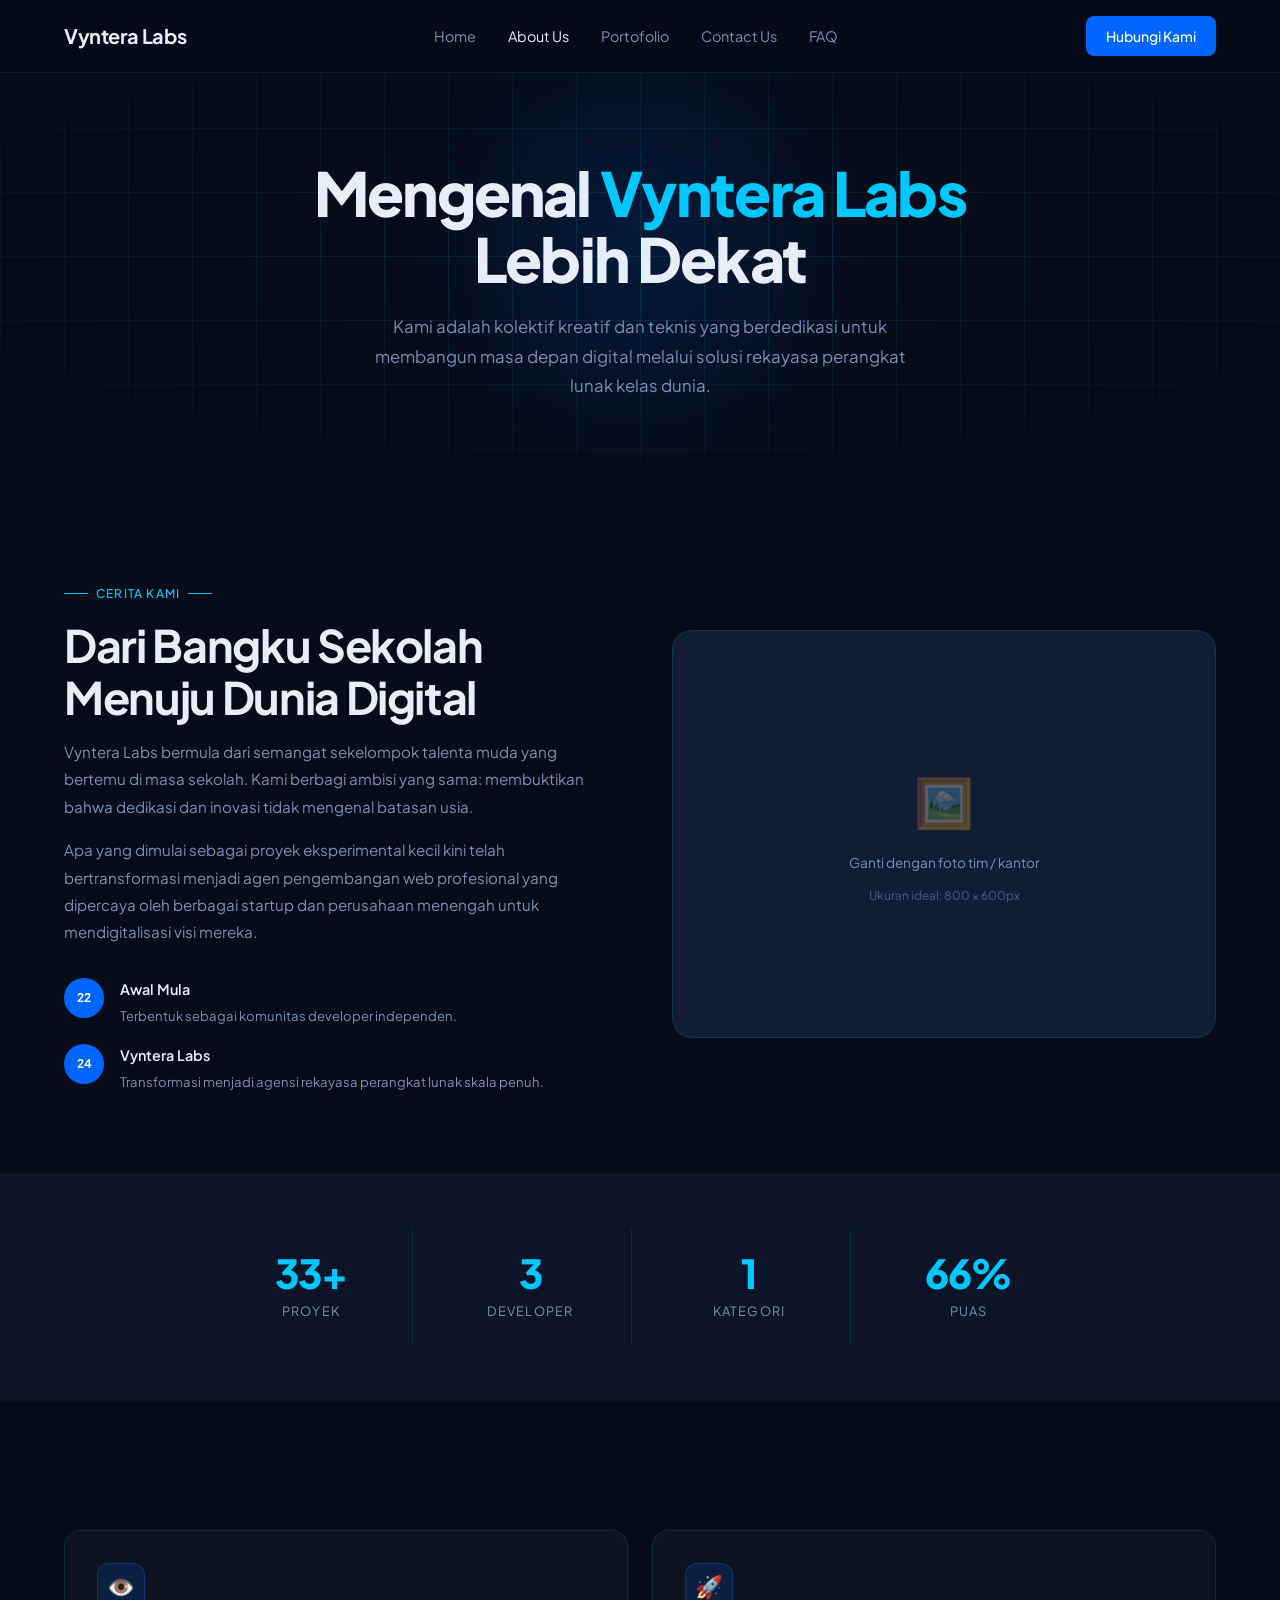
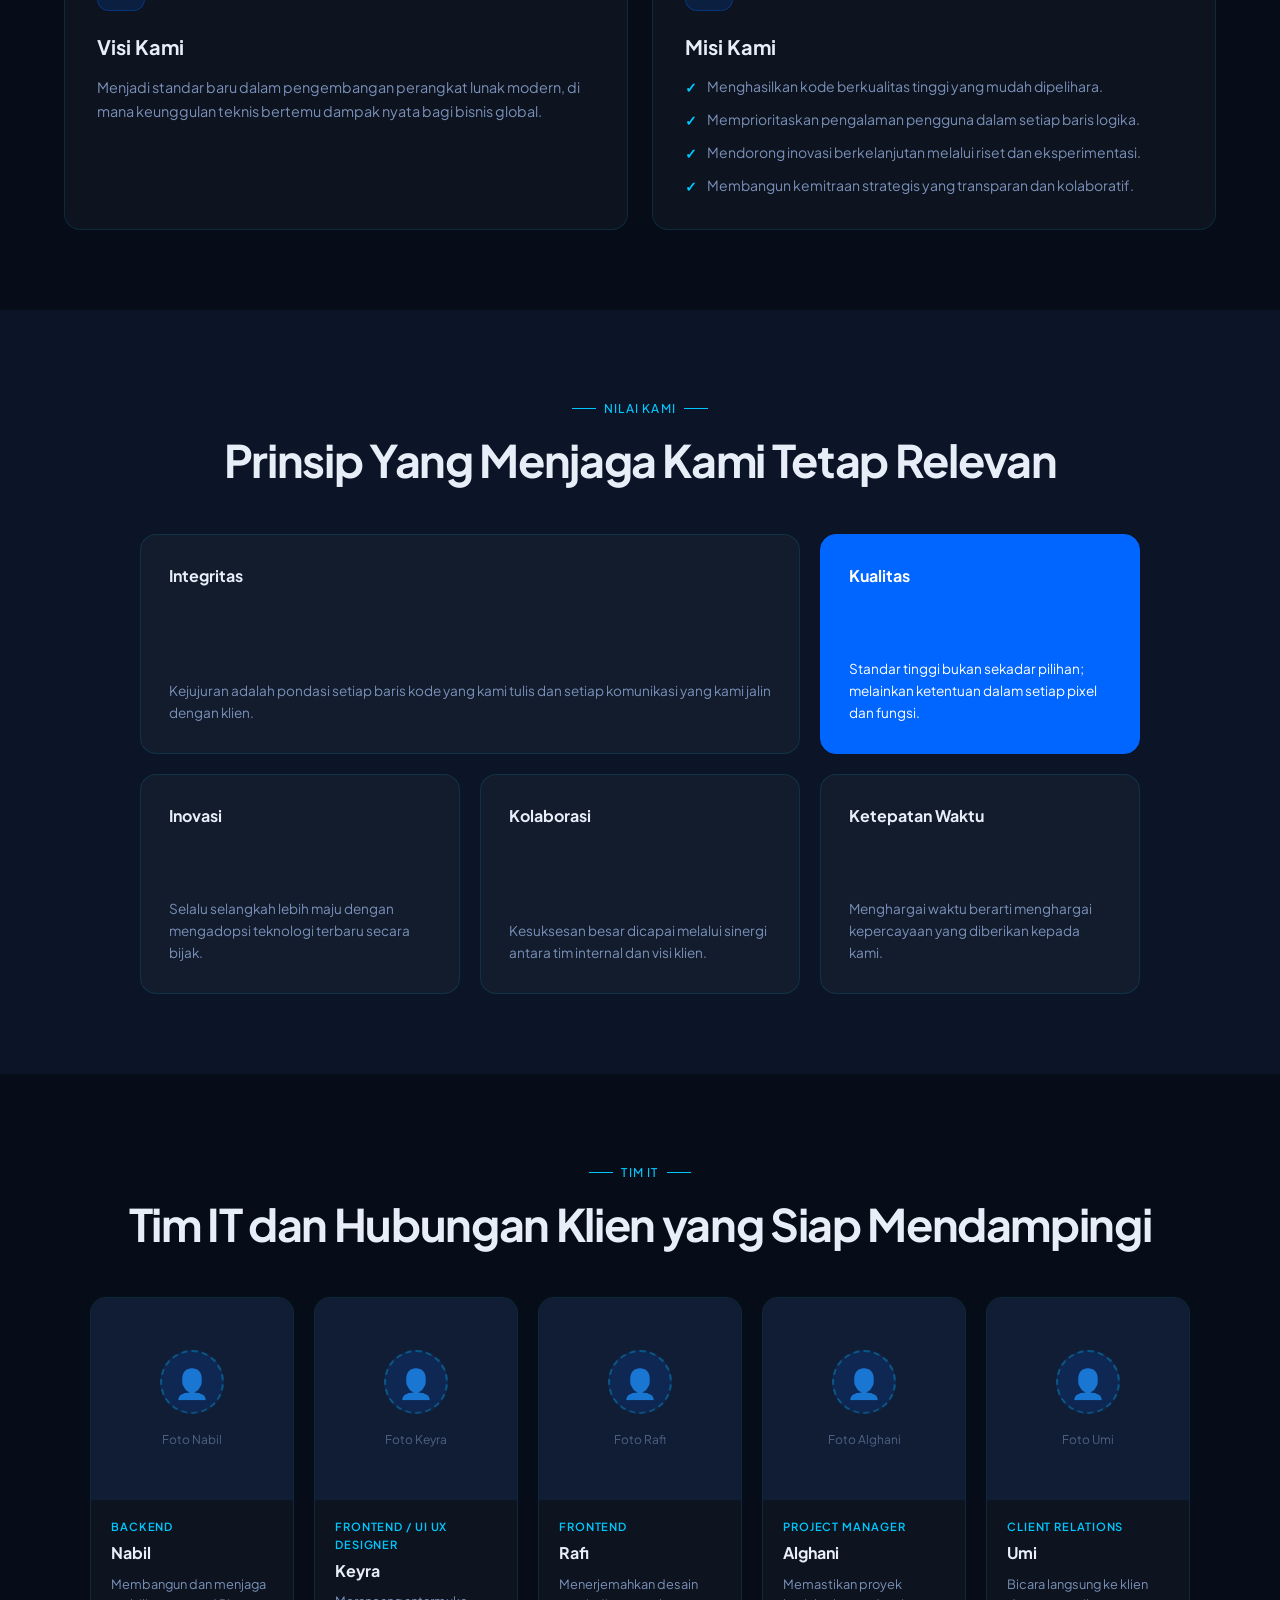
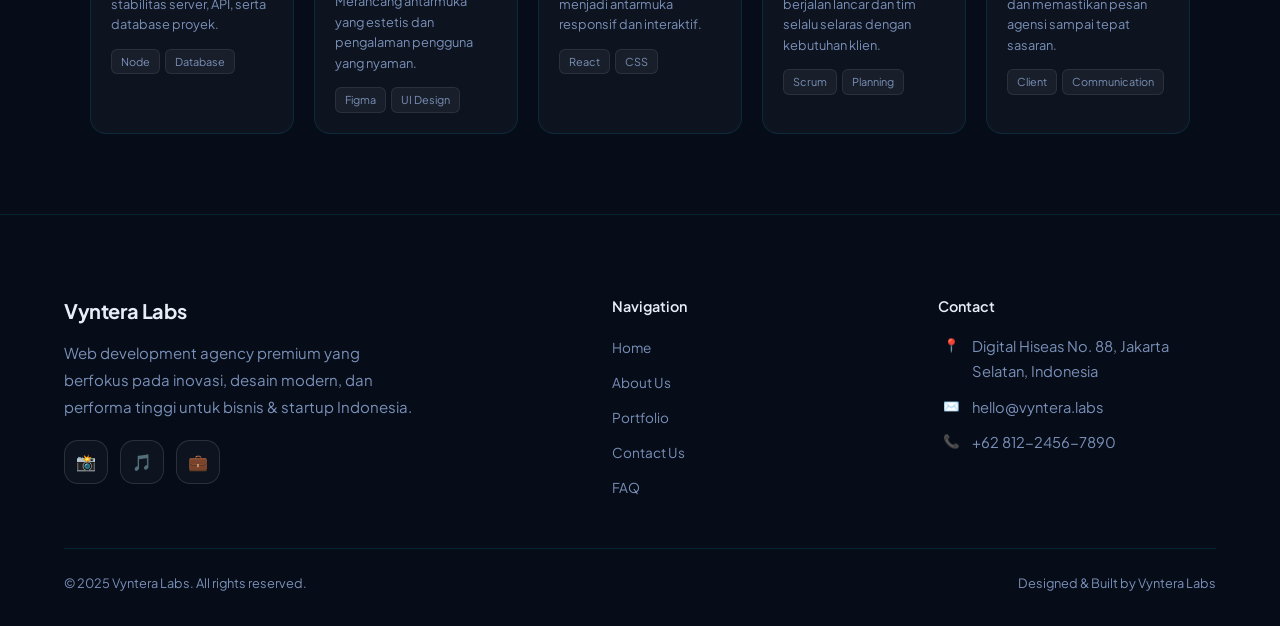
==== about.html @ 0bf532cd "Initial commit" ====
<!doctype html>
<html lang="id">
  <head>
    <meta charset="UTF-8" />
    <meta name="viewport" content="width=device-width, initial-scale=1.0" />
    <title>About Us - Vyntera Labs</title>

    <!-- ═══════════════════════════════════════
        GOOGLE FONTS
        Font utama: Plus Jakarta Sans
    ════════════════════════════════════════ -->
    <link rel="preconnect" href="https://fonts.googleapis.com" />
    <link
      href="https://fonts.googleapis.com/css2?family=Plus+Jakarta+Sans:wght@400;500;600;700;800&display=swap"
      rel="stylesheet"
      l
    />
    <link rel="stylesheet" href="Style/about.css" />
  </head>
  <body>
    <!-- ═══════════════════════════════════════
        NAVBAR
        Salin persis dari index.html agar konsisten
    ════════════════════════════════════════ -->
    <nav>
      <!-- Logo -->
      <a href="index.html" class="nav-logo">Vyntera Labs</a>

      <!-- Link navigasi -->
      <ul class="nav-links">
        <li><a href="index.html">Home</a></li>
        <li><a href="about.html" class="active">About Us</a></li>
        <li><a href="portofolio.html">Portofolio</a></li>
        <li><a href="contact.html">Contact Us</a></li>
        <li><a href="faq.html">FAQ</a></li>
      </ul>

      <!-- Tombol CTA -->
      <a href="contact.html" class="btn-nav">Hubungi Kami</a>
    </nav>

    <!-- ═══════════════════════════════════════
         HERO ABOUT
         Banner pembuka halaman About Us
    ════════════════════════════════════════ -->
    <section class="hero-about">
      <!-- Dekorasi latar belakang -->
      <div class="grid-bg"></div>
      <div class="glow"></div>

      <!-- Konten teks hero -->
      <div class="hero-about-content fade-up">
        <h1>
          Mengenal
          <span>Vyntera Labs</span>
          <br />
          Lebih Dekat
        </h1>
        <p>
          Kami adalah kolektif kreatif dan teknis yang berdedikasi untuk
          membangun masa depan digital melalui solusi rekayasa perangkat lunak
          kelas dunia.
        </p>
      </div>
    </section>

    <!-- ═══════════════════════════════════════
         STORY SECTION
         Cerita asal-usul dan perjalanan perusahaan
    ════════════════════════════════════════ -->
    <section class="story">
      <div class="story-layout">
        <!-- Kolom kiri: teks cerita -->
        <div class="story-text fade-up">
          <div class="section-label">Cerita Kami</div>
          <h2 class="section-title">
            Dari Bangku Sekolah Menuju Dunia Digital
          </h2>

          <p>
            Vyntera Labs bermula dari semangat sekelompok talenta muda yang
            bertemu di masa sekolah. Kami berbagi ambisi yang sama: membuktikan
            bahwa dedikasi dan inovasi tidak mengenal batasan usia.
          </p>
          <p>
            Apa yang dimulai sebagai proyek eksperimental kecil kini telah
            bertransformasi menjadi agen pengembangan web profesional yang
            dipercaya oleh berbagai startup dan perusahaan menengah untuk
            mendigitalisasi visi mereka.
          </p>

          <!-- Timeline perjalanan perusahaan -->
          <div class="story-timeline">
            <!-- Item timeline 1 -->
            <div class="timeline-item">
              <div class="timeline-year">22</div>
              <div>
                <h4>Awal Mula</h4>
                <p>Terbentuk sebagai komunitas developer independen.</p>
              </div>
            </div>

            <!-- Item timeline 2 -->
            <div class="timeline-item">
              <div class="timeline-year">24</div>
              <div>
                <h4>Vyntera Labs</h4>
                <p>
                  Transformasi menjadi agensi rekayasa perangkat lunak skala
                  penuh.
                </p>
              </div>
            </div>
          </div>
        </div>

        <!-- Kolom kanan: gambar / ilustrasi
             TEMPLATE FOTO: ganti src di tag <img> dengan path foto asli kamu
             Ukuran ideal: min 800x600px
             Setelah isi src, hapus 'display:none' pada tag img -->
        <div class="story-visual fade-up">
          <!-- Foto asli — isi src dan hapus display:none -->
          <img src="images/story-photo.jpg" alt="Foto Tim Vyntera Labs" />

          <!-- Placeholder (akan hilang otomatis saat foto dimuat) -->
          <div class="img-placeholder">
            <span>🖼️</span>
            <p>Ganti dengan foto tim / kantor</p>
            <p style="font-size: 0.75rem; opacity: 0.6">
              Ukuran ideal: 800 × 600px
            </p>
          </div>
        </div>
      </div>
    </section>

    <!-- ═══════════════════════════════════════
         STATS SECTION
         Angka pencapaian perusahaan
    ════════════════════════════════════════ -->
    <section class="stats">
      <div class="stats-grid">
        <!-- Stat 1: Jumlah proyek -->
        <div class="stat-item fade-up">
          <div class="num">
            <span class="count" data-target="50">0</span><span>+</span>
          </div>
          <div class="label">Proyek</div>
        </div>

        <!-- Stat 2: Jumlah developer -->
        <div class="stat-item fade-up">
          <div class="num"><span class="count" data-target="5">0</span></div>
          <div class="label">Developer</div>
        </div>

        <!-- Stat 3: Jumlah kategori layanan -->
        <div class="stat-item fade-up">
          <div class="num"><span class="count" data-target="3">0</span></div>
          <div class="label">Kategori</div>
        </div>

        <!-- Stat 4: Tingkat kepuasan klien -->
        <div class="stat-item fade-up">
          <div class="num">
            <span class="count" data-target="100">0</span><span>%</span>
          </div>
          <div class="label">Puas</div>
        </div>
      </div>
    </section>

    <!-- ═══════════════════════════════════════
         VISION & MISSION SECTION
         Visi dan Misi perusahaan
    ════════════════════════════════════════ -->
    <section class="vision-section">
      <div class="vision-grid">
        <!-- Card Visi -->
        <div class="vision-card fade-up">
          <div class="card-glow"></div>
          <div class="vision-icon">👁️</div>
          <h3>Visi Kami</h3>
          <p>
            Menjadi standar baru dalam pengembangan perangkat lunak modern, di
            mana keunggulan teknis bertemu dampak nyata bagi bisnis global.
          </p>
        </div>

        <!-- Card Misi -->
        <div class="vision-card fade-up">
          <div class="card-glow"></div>
          <div class="vision-icon">🚀</div>
          <h3>Misi Kami</h3>
          <ul class="mission-list">
            <li>Menghasilkan kode berkualitas tinggi yang mudah dipelihara.</li>
            <li>
              Memprioritaskan pengalaman pengguna dalam setiap baris logika.
            </li>
            <li>
              Mendorong inovasi berkelanjutan melalui riset dan eksperimentasi.
            </li>
            <li>
              Membangun kemitraan strategis yang transparan dan kolaboratif.
            </li>
          </ul>
        </div>
      </div>
    </section>

    <!-- ═══════════════════════════════════════
         VALUES SECTION
         Nilai-nilai / prinsip perusahaan
    ════════════════════════════════════════ -->
    <section class="values-section">
      <!-- Header section nilai -->
      <div class="values-header fade-up">
        <div class="section-label">Nilai Kami</div>
        <h2 class="section-title">Prinsip Yang Menjaga Kami Tetap Relevan</h2>
      </div>

      <!-- Grid card nilai -->
      <div class="values-grid">
        <!-- Nilai 1: Integritas -->
        <div class="value-card large fade-up">
          <div class="card-glow"></div>
          <h3>Integritas</h3>
          <p>
            Kejujuran adalah pondasi setiap baris kode yang kami tulis dan
            setiap komunikasi yang kami jalin dengan klien.
          </p>
        </div>

        <!-- Nilai 2: Kualitas (featured / highlight) -->
        <div class="value-card featured fade-up">
          <div class="card-glow"></div>
          <h3>Kualitas</h3>
          <p>
            Standar tinggi bukan sekadar pilihan; melainkan ketentuan dalam
            setiap pixel dan fungsi.
          </p>
        </div>

        <!-- Nilai 3: Inovasi -->
        <div class="value-card fade-up">
          <div class="card-glow"></div>
          <h3>Inovasi</h3>
          <p>
            Selalu selangkah lebih maju dengan mengadopsi teknologi terbaru
            secara bijak.
          </p>
        </div>

        <!-- Nilai 4: Kolaborasi -->
        <div class="value-card fade-up">
          <div class="card-glow"></div>
          <h3>Kolaborasi</h3>
          <p>
            Kesuksesan besar dicapai melalui sinergi antara tim internal dan
            visi klien.
          </p>
        </div>

        <!-- Nilai 5: Ketepatan Waktu -->
        <div class="value-card fade-up">
          <div class="card-glow"></div>
          <h3>Ketepatan Waktu</h3>
          <p>
            Menghargai waktu berarti menghargai kepercayaan yang diberikan
            kepada kami.
          </p>
        </div>
      </div>
    </section>

    <!-- ═══════════════════════════════════════
         TEAM SECTION
         Profil anggota tim
         TEMPLATE FOTO: lihat komentar di dalam
    ════════════════════════════════════════ -->
    <section class="team-section">
      <!-- Header section tim -->
      <div class="team-header fade-up">
        <div class="section-label">Tim IT</div>
        <h2 class="section-title">
          Tim IT dan Hubungan Klien yang Siap Mendampingi
        </h2>
      </div>

      <!-- Grid card anggota tim -->
      <div class="team-grid">
        <!-- ─────────────────────────────────
             ANGGOTA 1: Raky
             TEMPLATE FOTO:
             1. Siapkan foto ukuran 400x400px
             2. Simpan di folder: images/team/
             3. Isi src: src="images/team/raky.jpg"
             4. Hapus 'display:none' pada tag img
        ──────────────────────────────────── -->
        <div class="team-card fade-up">
          <div class="card-glow"></div>
          <div class="team-photo">
            <!-- Foto asli — isi src dan hapus display:none -->
            <img src="images/team/nabil.jpg" alt="Foto Nabil" />
            <!-- Placeholder tampil saat foto belum ada -->
            <div class="photo-placeholder">
              <div class="avatar-icon">👤</div>
              <span>Foto Nabil</span>
            </div>
          </div>
          <div class="team-info">
            <div class="team-role">Backend</div>
            <div class="team-name">Nabil</div>
            <p class="team-desc">
              Membangun dan menjaga stabilitas server, API, serta database
              proyek.
            </p>
            <div class="team-tags">
              <span class="team-tag">Node</span>
              <span class="team-tag">Database</span>
            </div>
          </div>
        </div>

        <!-- ─────────────────────────────────
             ANGGOTA 2: Dinda
             Isi src="images/team/dinda.jpg"
        ──────────────────────────────────── -->
        <div class="team-card fade-up">
          <div class="card-glow"></div>
          <div class="team-photo">
            <img src="images/team/keyra.jpg" alt="Foto Keyra" />
            <div class="photo-placeholder">
              <div class="avatar-icon">👤</div>
              <span>Foto Keyra</span>
            </div>
          </div>
          <div class="team-info">
            <div class="team-role">Frontend / UI UX Designer</div>
            <div class="team-name">Keyra</div>
            <p class="team-desc">
              Merancang antarmuka yang estetis dan pengalaman pengguna yang
              nyaman.
            </p>
            <div class="team-tags">
              <span class="team-tag">Figma</span>
              <span class="team-tag">UI Design</span>
            </div>
          </div>
        </div>

        <!-- ─────────────────────────────────
             ANGGOTA 3: Fajar
             Isi src="images/team/fajar.jpg"
        ──────────────────────────────────── -->
        <div class="team-card fade-up">
          <div class="card-glow"></div>
          <div class="team-photo">
            <img src="images/team/rafi.jpg" alt="Foto Rafi" />
            <div class="photo-placeholder">
              <div class="avatar-icon">👤</div>
              <span>Foto Rafi</span>
            </div>
          </div>
          <div class="team-info">
            <div class="team-role">Frontend</div>
            <div class="team-name">Rafi</div>
            <p class="team-desc">
              Menerjemahkan desain menjadi antarmuka responsif dan interaktif.
            </p>
            <div class="team-tags">
              <span class="team-tag">React</span>
              <span class="team-tag">CSS</span>
            </div>
          </div>
        </div>

        <!-- ─────────────────────────────────
             ANGGOTA 4: Aiya
             Isi src="images/team/aiya.jpg"
        ──────────────────────────────────── -->
        <div class="team-card fade-up">
          <div class="card-glow"></div>
          <div class="team-photo">
            <img src="images/team/alghani.jpg" alt="Foto Alghani" />
            <div class="photo-placeholder">
              <div class="avatar-icon">👤</div>
              <span>Foto Alghani</span>
            </div>
          </div>
          <div class="team-info">
            <div class="team-role">Project Manager</div>
            <div class="team-name">Alghani</div>
            <p class="team-desc">
              Memastikan proyek berjalan lancar dan tim selalu selaras dengan
              kebutuhan klien.
            </p>
            <div class="team-tags">
              <span class="team-tag">Scrum</span>
              <span class="team-tag">Planning</span>
            </div>
          </div>
        </div>

        <!-- ─────────────────────────────────
             ANGGOTA 5: Umi
             Isi src="images/team/bintang.jpg"
        ──────────────────────────────────── -->
        <div class="team-card fade-up">
          <div class="card-glow"></div>
          <div class="team-photo">
            <img src="images/team/umi.jpg" alt="Foto Umi" />
            <div class="photo-placeholder">
              <div class="avatar-icon">👤</div>
              <span>Foto Umi</span>
            </div>
          </div>
          <div class="team-info">
            <div class="team-role">Client Relations</div>
            <div class="team-name">Umi</div>
            <p class="team-desc">
              Bicara langsung ke klien dan memastikan pesan agensi sampai tepat
              sasaran.
            </p>
            <div class="team-tags">
              <span class="team-tag">Client</span>
              <span class="team-tag">Communication</span>
            </div>
          </div>
        </div>
      </div>
    </section>

    <!-- ═══════════════════════════════════════
         FOOTER
         Salin dari index.html agar konsisten
    ════════════════════════════════════════ -->
    <footer>
      <div class="footer-grid">
        <!-- Kolom 1: Brand & deskripsi -->
        <div class="footer-brand">
          <a href="index.html" class="nav-logo">Vyntera Labs</a>
          <p>
            Web development agency premium yang berfokus pada inovasi, desain
            modern, dan performa tinggi untuk bisnis & startup Indonesia.
          </p>
          <div class="footer-socials">
            <a href="#" class="social-btn" aria-label="Instagram">📸</a>
            <a href="#" class="social-btn" aria-label="TikTok">🎵</a>
            <a href="#" class="social-btn" aria-label="LinkedIn">💼</a>
          </div>
        </div>

        <!-- Kolom 2: Navigasi -->
        <div class="footer-nav">
          <h4>Navigation</h4>
          <ul>
            <li><a href="index.html">Home</a></li>
            <li><a href="about.html">About Us</a></li>
            <li><a href="portfolio.html">Portfolio</a></li>
            <li><a href="contact.html">Contact Us</a></li>
            <li><a href="faq.html">FAQ</a></li>
          </ul>
        </div>

        <!-- Kolom 3: Kontak -->
        <div>
          <h4>Contact</h4>
          <ul class="footer-contact">
            <li>
              <span class="footer-contact-icon">📍</span>
              <span>Digital Hiseas No. 88, Jakarta Selatan, Indonesia</span>
            </li>
            <li>
              <span class="footer-contact-icon">✉️</span>
              <span>hello@vyntera.labs</span>
            </li>
            <li>
              <span class="footer-contact-icon">📞</span>
              <span>+62 812-2456-7890</span>
            </li>
          </ul>
        </div>
      </div>

      <!-- Baris copyright -->
      <div class="footer-bottom">
        <p>© 2025 Vyntera Labs. All rights reserved.</p>
        <p>Designed & Built by Vyntera Labs</p>
      </div>
    </footer>

    <!-- ═══════════════════════════════════════
         SCROLL ANIMATION SCRIPT
         Elemen dengan class 'fade-up' akan muncul
         saat masuk ke dalam viewport
    ════════════════════════════════════════ -->
    <script>
      const observer = new IntersectionObserver(
        (entries) => {
          entries.forEach((el, i) => {
            if (el.isIntersecting) {
              // Delay bertahap agar animasi tidak muncul sekaligus
              setTimeout(() => el.target.classList.add("visible"), i * 80);
              observer.unobserve(el.target);
            }
          });
        },
        { threshold: 0.1 },
      );

      // Observasi semua elemen yang punya class fade-up
      document
        .querySelectorAll(".fade-up")
        .forEach((el) => observer.observe(el));

      const statsSection = document.querySelector(".stats");
      const countElements = document.querySelectorAll(".count");
      if (statsSection && countElements.length) {
        const counterObserver = new IntersectionObserver(
          (entries, obs) => {
            entries.forEach((entry) => {
              if (!entry.isIntersecting) return;

              countElements.forEach((el) => {
                const target = Number(el.dataset.target) || 0;
                const duration = 1200;
                const start = performance.now();

                const animate = (timestamp) => {
                  const progress = Math.min((timestamp - start) / duration, 1);
                  el.textContent = Math.floor(progress * target);
                  if (progress < 1) {
                    requestAnimationFrame(animate);
                  } else {
                    el.textContent = target;
                  }
                };

                requestAnimationFrame(animate);
              });

              obs.unobserve(entry.target);
            });
          },
          { threshold: 0.35 },
        );

        counterObserver.observe(statsSection);
      }

        // Fade IN saat halaman selesai load
    window.addEventListener("load", () => {
    document.body.classList.add("page-loaded");
    });

    // Fade OUT saat klik link ke halaman lain
    document.querySelectorAll("a[href]").forEach((link) => {
    const href = link.getAttribute("href");

    // Hanya link internal (bukan #, mailto, http)
    const isInternal =
        href &&
        !href.startsWith("http") &&
        !href.startsWith("mailto") &&
        !href.startsWith("tel") &&
        !href.startsWith("#");

    if (isInternal) {
        link.addEventListener("click", (e) => {
        e.preventDefault();
        document.body.classList.remove("page-loaded");
        document.body.classList.add("page-leaving");

        // Tunggu animasi 400ms selesai baru pindah
        setTimeout(() => {
            window.location.href = href;
        }, 400);
        });
    }
    });
    </script>
  </body>
</html>
---- Style/about.css ----
/* ═══════════════════════════════════════
         RESET & BASE
      ════════════════════════════════════════ */
 *,
 *::before,
 *::after {
     box-sizing: border-box;
     margin: 0;
     padding: 0;
 }

 /* ═══════════════════════════════════════
         CSS VARIABLES (Design Token)
         Ubah warna di sini untuk ganti tema
      ════════════════════════════════════════ */
 :root {
     --bg: #060c18;
     /* Background utama (paling gelap) */
     --bg2: #0c1527;
     /* Background section alternatif */
     --bg3: #111d35;
     /* Background card */
     --accent: #00c8ff;
     /* Warna aksen cyan */
     --accent2: #0066ff;
     /* Warna aksen biru */
     --text: #e8eef8;
     /* Warna teks utama */
     --muted: #7a90b8;
     /* Warna teks sekunder/redup */
     --border: rgba(0, 200, 255, 0.12);
     /* Warna border default */
     --card-bg: rgba(255, 255, 255, 0.03);
     /* Background card transparan */
     --font: "Plus Jakarta Sans", sans-serif;
 }

 html {
     scroll-behavior: smooth;
 }

 body {
     background: var(--bg);
     color: var(--text);
     font-family: var(--font);
     line-height: 1.6;
     overflow-x: hidden;
 }

 /* ═══════════════════════════════════════
         NAVBAR
         Fixed di atas, blur background
      ════════════════════════════════════════ */
 nav {
     position: fixed;
     top: 0;
     left: 0;
     right: 0;
     z-index: 100;
     display: flex;
     align-items: center;
     justify-content: space-between;
     padding: 1rem 5%;
     background: rgba(6, 12, 24, 0.85);
     backdrop-filter: blur(16px);
     border-bottom: 1px solid var(--border);
 }

 /* Logo navbar */
 .nav-logo {
     font-size: 1.25rem;
     font-weight: 700;
     color: var(--text);
     text-decoration: none;
     letter-spacing: -0.02em;
 }

 /* Link navigasi */
 .nav-links {
     display: flex;
     gap: 2rem;
     list-style: none;
 }

 .nav-links a {
     color: var(--muted);
     text-decoration: none;
     font-size: 0.9rem;
     transition: color 0.2s;
 }

 .nav-links a:hover,
 .nav-links a.active {
     color: var(--text);
 }

 /* Tombol CTA navbar */
 .btn-nav {
     background: var(--accent2);
     color: #fff;
     border: none;
     padding: 0.55rem 1.25rem;
     border-radius: 8px;
     font-family: var(--font);
     font-size: 0.875rem;
     font-weight: 500;
     cursor: pointer;
     text-decoration: none;
     transition: opacity 0.2s;
 }

 .btn-nav:hover {
     opacity: 0.85;
 }

 /* ═══════════════════════════════════════
         SECTION SHARED STYLES
         Dipakai bersama oleh semua section
      ════════════════════════════════════════ */
 section {
     padding: 5rem 5%;
 }

 /* Label kecil di atas judul section */
 .section-label {
     display: inline-flex;
     align-items: center;
     gap: 0.5rem;
     font-size: 0.75rem;
     color: var(--accent);
     font-weight: 500;
     letter-spacing: 0.1em;
     text-transform: uppercase;
     margin-bottom: 1rem;
 }

 .section-label::before,
 .section-label::after {
     content: "";
     height: 1px;
     width: 24px;
     background: var(--accent);
 }

 /* Judul utama section */
 .section-title {
     font-size: clamp(2rem, 4vw, 2.8rem);
     font-weight: 700;
     letter-spacing: -0.03em;
     line-height: 1.15;
     margin-bottom: 1rem;
 }

 /* Subjudul / deskripsi section */
 .section-sub {
     color: var(--muted);
     font-size: 1rem;
     max-width: 520px;
     line-height: 1.7;
 }

 /* ═══════════════════════════════════════
         ROTATING BORDER HOVER EFFECT
         Efek border berputar saat card di-hover
         Berlaku untuk semua jenis card
      ════════════════════════════════════════ */

 /* Semua card pakai isolation agar glow tidak bocor */
 .team-card,
 .value-card,
 .vision-card {
     isolation: isolate;
 }

 /* Layer glow yang berputar (diletakkan di luar card) */
 .card-glow {
     position: absolute;
     inset: -2px;
     border-radius: inherit;
     pointer-events: none;
     opacity: 0;
     transition: opacity 0.3s;
     z-index: 0;
     /* Gradien kerucut yang akan diputar */
     background: conic-gradient(from var(--angle, 0deg),
             transparent 0deg,
             var(--accent) 60deg,
             var(--accent2) 120deg,
             transparent 180deg);
     border-radius: 18px;
 }

 /* Layer penutup dalam card-glow agar isi card tidak tertutup */
 .card-glow::after {
     content: "";
     position: absolute;
     inset: 2px;
     background: var(--bg3);
     border-radius: 16px;
     z-index: 1;
 }

 /* Aktifkan animasi saat hover */
 .team-card:hover .card-glow,
 .value-card:hover .card-glow,
 .vision-card:hover .card-glow {
     opacity: 1;
     animation: rotateBorder 2s linear infinite;
 }

 /* Semua konten di dalam card harus di atas layer glow */
 .team-card>*:not(.card-glow),
 .value-card>*:not(.card-glow),
 .vision-card>*:not(.card-glow) {
     position: relative;
     z-index: 2;
 }

 /* CSS Property untuk animasi sudut gradien */
 @property --angle {
     syntax: "<angle>";
     initial-value: 0deg;
     inherits: false;
 }

 /* Animasi rotasi border */
 @keyframes rotateBorder {
     to {
         --angle: 360deg;
     }
 }

 /* ═══════════════════════════════════════
         HERO SECTION
         Banner utama halaman About
      ════════════════════════════════════════ */
 .hero-about {
     min-height: 55vh;
     display: flex;
     flex-direction: column;
     align-items: center;
     justify-content: center;
     text-align: center;
     padding: 8rem 5% 4rem;
     position: relative;
     overflow: hidden;
 }

 /* Grid background dekoratif */
 .hero-about .grid-bg {
     position: absolute;
     inset: 0;
     background-image:
         linear-gradient(var(--border) 1px, transparent 1px),
         linear-gradient(90deg, var(--border) 1px, transparent 1px);
     background-size: 64px 64px;
     mask-image: radial-gradient(ellipse 80% 60% at 50% 50%, black 20%, transparent 100%);
     z-index: 0;
 }

 /* Efek glow biru di belakang hero */
 .hero-about .glow {
     position: absolute;
     width: 500px;
     height: 500px;
     border-radius: 50%;
     background: radial-gradient(circle, rgba(0, 102, 255, 0.15) 0%, transparent 70%);
     top: 50%;
     left: 50%;
     transform: translate(-50%, -50%);
     pointer-events: none;
     z-index: 0;
 }

 /* Konten hero (judul & deskripsi) */
 .hero-about-content {
     position: relative;
     z-index: 1;
     max-width: 680px;
 }

 .hero-about h1 {
     font-size: clamp(2.5rem, 5vw, 3.8rem);
     font-weight: 800;
     letter-spacing: -0.03em;
     line-height: 1.1;
     margin-bottom: 1.25rem;
 }

 .hero-about h1 span {
     color: var(--accent);
 }

 .hero-about p {
     color: var(--muted);
     font-size: 1.05rem;
     line-height: 1.75;
     max-width: 560px;
     margin: 0 auto;
 }

 /* ═══════════════════════════════════════
         STORY SECTION
         Cerita asal-usul perusahaan
      ════════════════════════════════════════ */
 .story {
     background: var(--bg);
 }

 /* Layout dua kolom: teks kiri, gambar kanan */
 .story-layout {
     display: grid;
     grid-template-columns: 1fr 1fr;
     gap: 4rem;
     align-items: center;
 }

 .story-text p {
     color: var(--muted);
     font-size: 0.95rem;
     line-height: 1.8;
     margin-bottom: 1rem;
 }

 /* Timeline perjalanan perusahaan */
 .story-timeline {
     margin-top: 2rem;
     display: flex;
     flex-direction: column;
     gap: 1rem;
 }

 /* Satu item di timeline */
 .timeline-item {
     display: flex;
     gap: 1rem;
     align-items: flex-start;
 }

 /* Angka tahun di kiri timeline */
 .timeline-year {
     width: 40px;
     height: 40px;
     border-radius: 50%;
     background: var(--accent2);
     color: #fff;
     font-size: 0.75rem;
     font-weight: 700;
     display: flex;
     align-items: center;
     justify-content: center;
     flex-shrink: 0;
 }

 .timeline-item h4 {
     font-size: 0.9rem;
     font-weight: 600;
     margin-bottom: 0.2rem;
 }

 .timeline-item p {
     font-size: 0.82rem;
     color: var(--muted);
     margin: 0;
 }

 /* ───────────────────────────────────────
         Gambar / Visual sisi kanan story
         Template: ganti dengan foto/ilustrasi asli
      ──────────────────────────────────────── */
 .story-visual {
     border-radius: 20px;
     overflow: hidden;
     border: 1px solid var(--border);
     aspect-ratio: 4 / 3;
     background: var(--bg3);
     display: flex;
     align-items: center;
     justify-content: center;
     position: relative;
 }

 /* Placeholder saat gambar belum diisi */
 .story-visual .img-placeholder {
     display: flex;
     flex-direction: column;
     align-items: center;
     gap: 0.75rem;
     color: var(--muted);
     font-size: 0.85rem;
     text-align: center;
 }

 .story-visual .img-placeholder span {
     font-size: 3rem;
     opacity: 0.3;
 }

 /* Gambar asli (unhide dan ganti src saat sudah ada foto) */
 .story-visual img {
     width: 100%;
     height: 100%;
     object-fit: cover;
     display: none;
     /* Hapus 'display:none' setelah isi src foto */
 }

 /* Dekorasi glow di pojok gambar */
 .story-visual::after {
     content: "";
     position: absolute;
     bottom: 0;
     left: 0;
     right: 0;
     height: 40%;
     background: linear-gradient(to top, var(--bg3), transparent);
     pointer-events: none;
 }

 /* ═══════════════════════════════════════
         STATS SECTION
         Angka pencapaian perusahaan
      ════════════════════════════════════════ */
 .stats {
     background: var(--bg2);
     padding: 3.5rem 5%;
 }

 /* Grid 4 kolom untuk angka statistik */
 .stats-grid {
     display: grid;
     grid-template-columns: repeat(4, 1fr);
     gap: 1rem;
     max-width: 860px;
     margin: 0 auto;
     text-align: center;
 }

 /* Pemisah antar stat */
 .stat-item {
     padding: 1.5rem 1rem;
     border-right: 1px solid var(--border);
 }

 .stat-item:last-child {
     border-right: none;
 }

 /* Angka besar */
 .stat-item .num {
     font-size: 2.5rem;
     font-weight: 800;
     color: var(--text);
     letter-spacing: -0.03em;
     line-height: 1;
     margin-bottom: 0.5rem;
 }

 /* Warna aksen pada angka */
 .stat-item .num span {
     color: var(--accent);
 }

 /* Label di bawah angka */
 .stat-item .label {
     font-size: 0.8rem;
     color: var(--muted);
     text-transform: uppercase;
     letter-spacing: 0.08em;
 }

 /* ═══════════════════════════════════════
         VISION & MISSION SECTION
         Dua card: Visi dan Misi perusahaan
      ════════════════════════════════════════ */
 .vision-section {
     background: var(--bg);
 }

 /* Grid dua kolom untuk visi & misi */
 .vision-grid {
     display: grid;
     grid-template-columns: 1fr 1fr;
     gap: 1.5rem;
     margin-top: 3rem;
 }

 /* Card visi / misi */
 .vision-card {
     background: var(--card-bg);
     border: 1px solid var(--border);
     border-radius: 16px;
     padding: 2rem;
     position: relative;
     transition:
         border-color 0.3s,
         transform 0.3s;
 }

 .vision-card:hover {
     border-color: rgba(0, 200, 255, 0.3);
     transform: translateY(-4px);
 }

 /* Ikon di atas judul visi/misi */
 .vision-icon {
     width: 48px;
     height: 48px;
     border-radius: 12px;
     background: rgba(0, 102, 255, 0.15);
     border: 1px solid rgba(0, 102, 255, 0.3);
     display: flex;
     align-items: center;
     justify-content: center;
     font-size: 1.4rem;
     margin-bottom: 1.25rem;
 }

 .vision-card h3 {
     font-size: 1.25rem;
     font-weight: 700;
     margin-bottom: 0.75rem;
 }

 .vision-card p {
     color: var(--muted);
     font-size: 0.9rem;
     line-height: 1.7;
     margin-bottom: 1rem;
 }

 /* Daftar poin misi dengan ikon centang */
 .mission-list {
     list-style: none;
     display: flex;
     flex-direction: column;
     gap: 0.6rem;
 }

 .mission-list li {
     display: flex;
     align-items: flex-start;
     gap: 0.6rem;
     font-size: 0.875rem;
     color: var(--muted);
 }

 /* Centang hijau di setiap poin misi */
 .mission-list li::before {
     content: "✓";
     color: var(--accent);
     font-weight: 700;
     flex-shrink: 0;
     margin-top: 1px;
 }

 /* ═══════════════════════════════════════
         VALUES SECTION
         Nilai-nilai / prinsip perusahaan
      ════════════════════════════════════════ */
 .values-section {
     background: var(--bg2);
 }

 .values-header {
     text-align: center;
     margin-bottom: 3rem;
 }

 .values-header .section-label {
     justify-content: center;
 }

 /* Grid nilai-nilai perusahaan */
 .values-grid {
     display: grid;
     grid-template-columns: repeat(3, minmax(220px, 1fr));
     grid-auto-rows: minmax(220px, auto);
     gap: 1.25rem;
     max-width: 1000px;
     margin: 0 auto;
 }

 /* Card satu nilai */
 .value-card {
     display: flex;
     flex-direction: column;
     justify-content: space-between;
     background: var(--card-bg);
     border: 1px solid var(--border);
     border-radius: 16px;
     padding: 1.75rem;
     position: relative;
     transition:
         border-color 0.3s,
         transform 0.3s;
 }

 .value-card:hover {
     border-color: rgba(0, 200, 255, 0.3);
     transform: translateY(-4px);
 }

 /* Card nilai yang di-highlight (featured) */
 .value-card.featured {
     background: var(--accent2);
     border-color: var(--accent2);
     min-height: 100%;
 }

 .value-card.large {
     grid-column: span 2;
 }

 .value-card.featured h3,
 .value-card.featured p {
     color: #fff;
 }

 /* Glow override untuk card featured (warna dalam biru) */
 .value-card.featured .card-glow::after {
     background: var(--accent2);
 }

 .value-card h3 {
     font-size: 1rem;
     font-weight: 700;
     margin-bottom: 0.6rem;
 }

 .value-card p {
     font-size: 0.85rem;
     color: var(--muted);
     line-height: 1.65;
 }

 /* ═══════════════════════════════════════
         TEAM SECTION
         Profil anggota tim
      ════════════════════════════════════════ */
 .team-section {
     background: var(--bg);
 }

 .team-header {
     text-align: center;
     margin-bottom: 3rem;
 }

 .team-header .section-label {
     justify-content: center;
 }

 /* Grid card tim */
 .team-grid {
     display: grid;
     grid-template-columns: repeat(auto-fit, minmax(200px, 1fr));
     gap: 1.25rem;
     max-width: 1100px;
     margin: 0 auto;
 }

 /* Card satu anggota tim */
 .team-card {
     background: var(--card-bg);
     border: 1px solid var(--border);
     border-radius: 16px;
     overflow: hidden;
     position: relative;
     transition:
         border-color 0.3s,
         transform 0.3s;
 }

 .team-card:hover {
     border-color: rgba(0, 200, 255, 0.3);
     transform: translateY(-5px);
 }

 /* ───────────────────────────────────────
         FOTO ANGGOTA TIM
         Template: ganti src dengan foto asli
         Ukuran ideal: 400x400px (rasio 1:1)
      ──────────────────────────────────────── */
 .team-photo {
     width: 100%;
     aspect-ratio: 1 / 1;
     background: var(--bg3);
     position: relative;
     overflow: hidden;
 }

 /* Gambar foto asli — ganti src dan hapus display:none */
 .team-photo img {
     width: 100%;
     height: 100%;
     object-fit: cover;
     object-position: center top;
     display: none;
     /* Hapus 'display:none' setelah isi src foto */
     filter: grayscale(20%);
     transition: filter 0.3s;
 }

 .team-card:hover .team-photo img {
     filter: grayscale(0%);
 }

 /* Placeholder foto saat belum diisi */
 .team-photo .photo-placeholder {
     width: 100%;
     height: 100%;
     display: flex;
     flex-direction: column;
     align-items: center;
     justify-content: center;
     gap: 0.5rem;
     color: var(--muted);
     font-size: 0.75rem;
 }

 .team-photo .photo-placeholder .avatar-icon {
     width: 64px;
     height: 64px;
     border-radius: 50%;
     background: rgba(0, 102, 255, 0.15);
     border: 2px dashed rgba(0, 200, 255, 0.3);
     display: flex;
     align-items: center;
     justify-content: center;
     font-size: 1.8rem;
     margin-bottom: 0.5rem;
 }

 /* Gradien fade di bawah foto */
 .team-photo::after {
     content: "";
     position: absolute;
     bottom: 0;
     left: 0;
     right: 0;
     height: 50%;
     background: linear-gradient(to top, var(--bg3), transparent);
     pointer-events: none;
 }

 /* Info anggota tim di bawah foto */
 .team-info {
     padding: 1.1rem 1.25rem 1.25rem;
 }

 /* Role/jabatan */
 .team-role {
     font-size: 0.7rem;
     color: var(--accent);
     font-weight: 600;
     text-transform: uppercase;
     letter-spacing: 0.08em;
     margin-bottom: 0.25rem;
 }

 /* Nama anggota */
 .team-name {
     font-size: 1rem;
     font-weight: 700;
     margin-bottom: 0.5rem;
 }

 /* Deskripsi singkat */
 .team-desc {
     font-size: 0.8rem;
     color: var(--muted);
     line-height: 1.6;
     margin-bottom: 0.85rem;
 }

 /* Tag skill anggota tim */
 .team-tags {
     display: flex;
     flex-wrap: wrap;
     gap: 0.35rem;
 }

 .team-tag {
     font-size: 0.68rem;
     color: var(--muted);
     background: rgba(255, 255, 255, 0.05);
     border: 1px solid rgba(255, 255, 255, 0.08);
     padding: 0.2rem 0.55rem;
     border-radius: 6px;
 }

 /* ═══════════════════════════════════════
         FOOTER
         Sama persis dengan footer di index.html
      ════════════════════════════════════════ */
 footer {
     background: var(--bg);
     border-top: 1px solid var(--border);
     padding: 5rem 5% 2rem;
 }

 /* Grid tiga kolom footer */
 .footer-grid {
     display: grid;
     grid-template-columns: minmax(240px, 1.8fr) repeat(2, minmax(180px, 1fr));
     gap: 3rem;
     margin-bottom: 3rem;
     align-items: start;
 }

 /* Kolom brand/deskripsi */
 .footer-brand p {
     font-size: 0.94rem;
     color: var(--muted);
     margin: 0.75rem 0 1.25rem;
     max-width: 360px;
     line-height: 1.8;
 }

 /* Tombol sosial media */
 .footer-socials {
     display: flex;
     gap: 0.75rem;
     margin-top: 0.75rem;
 }

 .social-btn {
     width: 44px;
     height: 44px;
     border: 1px solid rgba(255, 255, 255, 0.12);
     background: rgba(255, 255, 255, 0.03);
     border-radius: 14px;
     display: flex;
     align-items: center;
     justify-content: center;
     font-size: 1rem;
     color: var(--muted);
     text-decoration: none;
     transition: all 0.2s;
 }

 .social-btn:hover {
     border-color: rgba(0, 200, 255, 0.4);
     color: var(--accent);
     background: rgba(0, 200, 255, 0.08);
 }

 .footer-nav ul li a {
     color: var(--muted);
     text-decoration: none;
     transition: color 0.2s;
 }

 .footer-nav ul li a:hover {
     color: var(--accent);
 }

 .footer-contact {
     padding: 0;
 }

 .footer-contact li {
     display: flex;
     align-items: flex-start;
     gap: 0.8rem;
 }

 .footer-contact-icon {
     min-width: 26px;
     display: inline-flex;
     align-items: center;
     justify-content: center;
     font-size: 1rem;
 }

 .footer-contact li span:last-child {
     color: var(--muted);
     font-size: 0.92rem;
     line-height: 1.75;
 }

 .social-btn:hover {
     border-color: rgba(0, 200, 255, 0.4);
     color: var(--accent);
 }

 footer h4 {
     font-size: 0.9rem;
     font-weight: 600;
     margin-bottom: 1rem;
 }

 footer ul {
     list-style: none;
     display: flex;
     flex-direction: column;
     gap: 0.6rem;
 }

 footer ul li a {
     font-size: 0.85rem;
     color: var(--muted);
     text-decoration: none;
     transition: color 0.2s;
 }

 footer ul li a:hover {
     color: var(--accent);
 }

 /* Kolom kontak di footer */
 .footer-contact li {
     display: flex;
     align-items: flex-start;
     gap: 0.5rem;
 }

 .footer-contact li span {
     font-size: 0.83rem;
     color: var(--muted);
 }

 /* Baris bawah footer (copyright) */
 .footer-bottom {
     border-top: 1px solid var(--border);
     padding-top: 1.5rem;
     display: flex;
     justify-content: space-between;
     align-items: center;
     flex-wrap: wrap;
     gap: 0.75rem;
 }

 .footer-bottom p {
     font-size: 0.8rem;
     color: var(--muted);
 }

 /* ═══════════════════════════════════════
         SCROLL ANIMATION
         Elemen muncul saat masuk viewport
      ════════════════════════════════════════ */
 .fade-up {
     opacity: 0;
     transform: translateY(30px);
     transition:
         opacity 0.6s ease,
         transform 0.6s ease;
 }

 .fade-up.visible {
     opacity: 1;
     transform: translateY(0);
 }

 /* ═══════════════════════════════════════
         RESPONSIVE — TABLET & MOBILE
      ════════════════════════════════════════ */
 @media (max-width: 900px) {
     .hero-about {
         padding: 6rem 4% 3rem;
     }

     .story-layout {
         grid-template-columns: 1fr;
         gap: 2rem;
     }

     .story-visual {
         min-height: 300px;
     }

     .vision-grid {
         grid-template-columns: 1fr;
     }

     .stats-grid {
         grid-template-columns: repeat(2, 1fr);
     }

     .values-grid {
         grid-template-columns: 1fr;
     }

     .team-grid {
         grid-template-columns: repeat(2, minmax(220px, 1fr));
     }

     .footer-grid {
         grid-template-columns: 1fr 1fr;
     }
 }

 @media (max-width: 700px) {
     .nav-logo {
         font-size: 1.1rem;
     }

     .hero-about h1 {
         font-size: clamp(2rem, 7vw, 3rem);
     }

     .story-visual {
         min-height: 240px;
     }

     .stats-grid {
         grid-template-columns: 1fr;
     }

     .value-card.large {
         grid-column: auto;
     }

     .team-grid {
         grid-template-columns: 1fr;
     }
 }

 @media (max-width: 600px) {
     nav {
         padding: 1rem 4%;
     }

     .nav-links {
         display: none;
     }

     .hero-about {
         padding: 5.5rem 4% 3rem;
     }

     .stats-grid {
         grid-template-columns: 1fr;
     }

     .stat-item {
         border-right: none;
         border-bottom: 1px solid var(--border);
     }

     .values-grid {
         grid-template-columns: 1fr;
     }

     .footer-grid {
         grid-template-columns: 1fr;
     }

     .footer-grid> :first-child {
         grid-column: 1 / -1;
     }

     .footer-bottom {
         flex-direction: column;
         align-items: flex-start;
     }
 }

 /* ── PAGE TRANSITION ── */
 body {
     opacity: 0;
     transition: opacity 0.4s ease;
 }

 body.page-loaded {
     opacity: 1;
 }

 body.page-leaving {
     opacity: 0;
 }
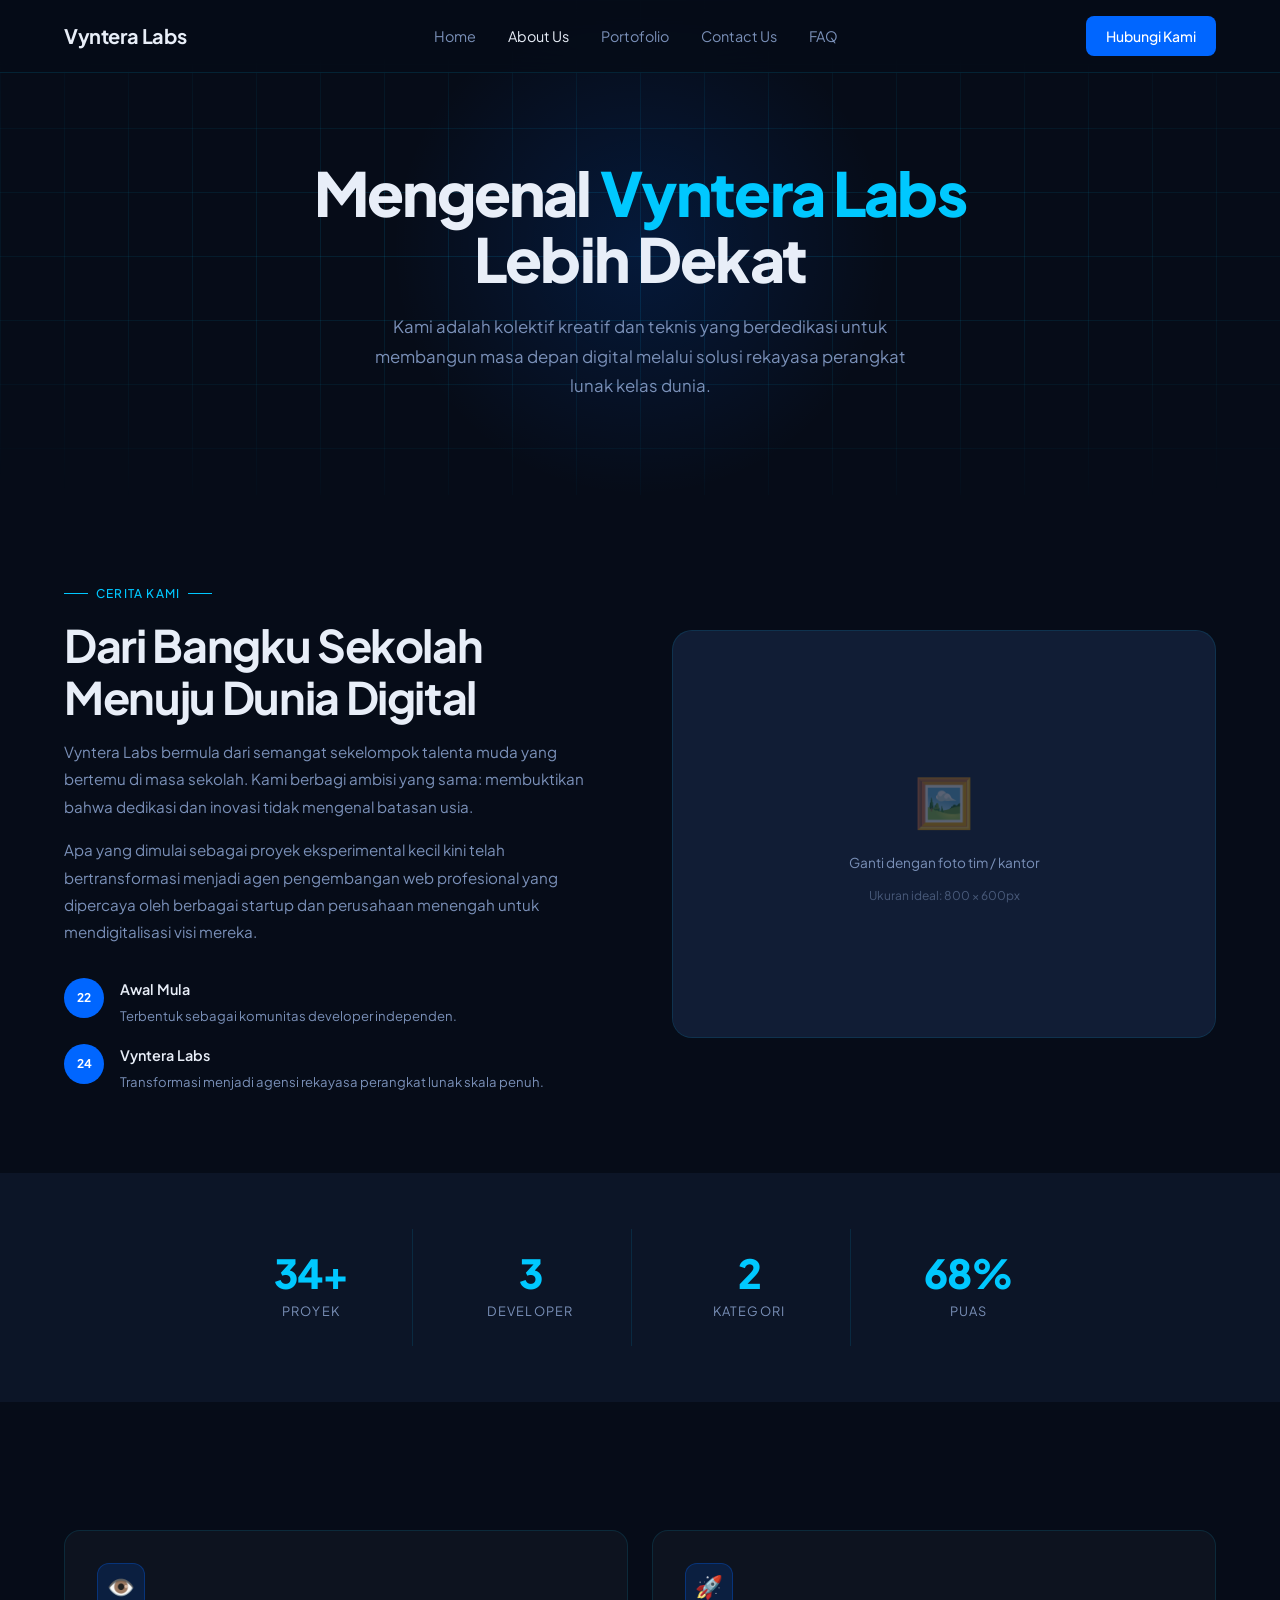
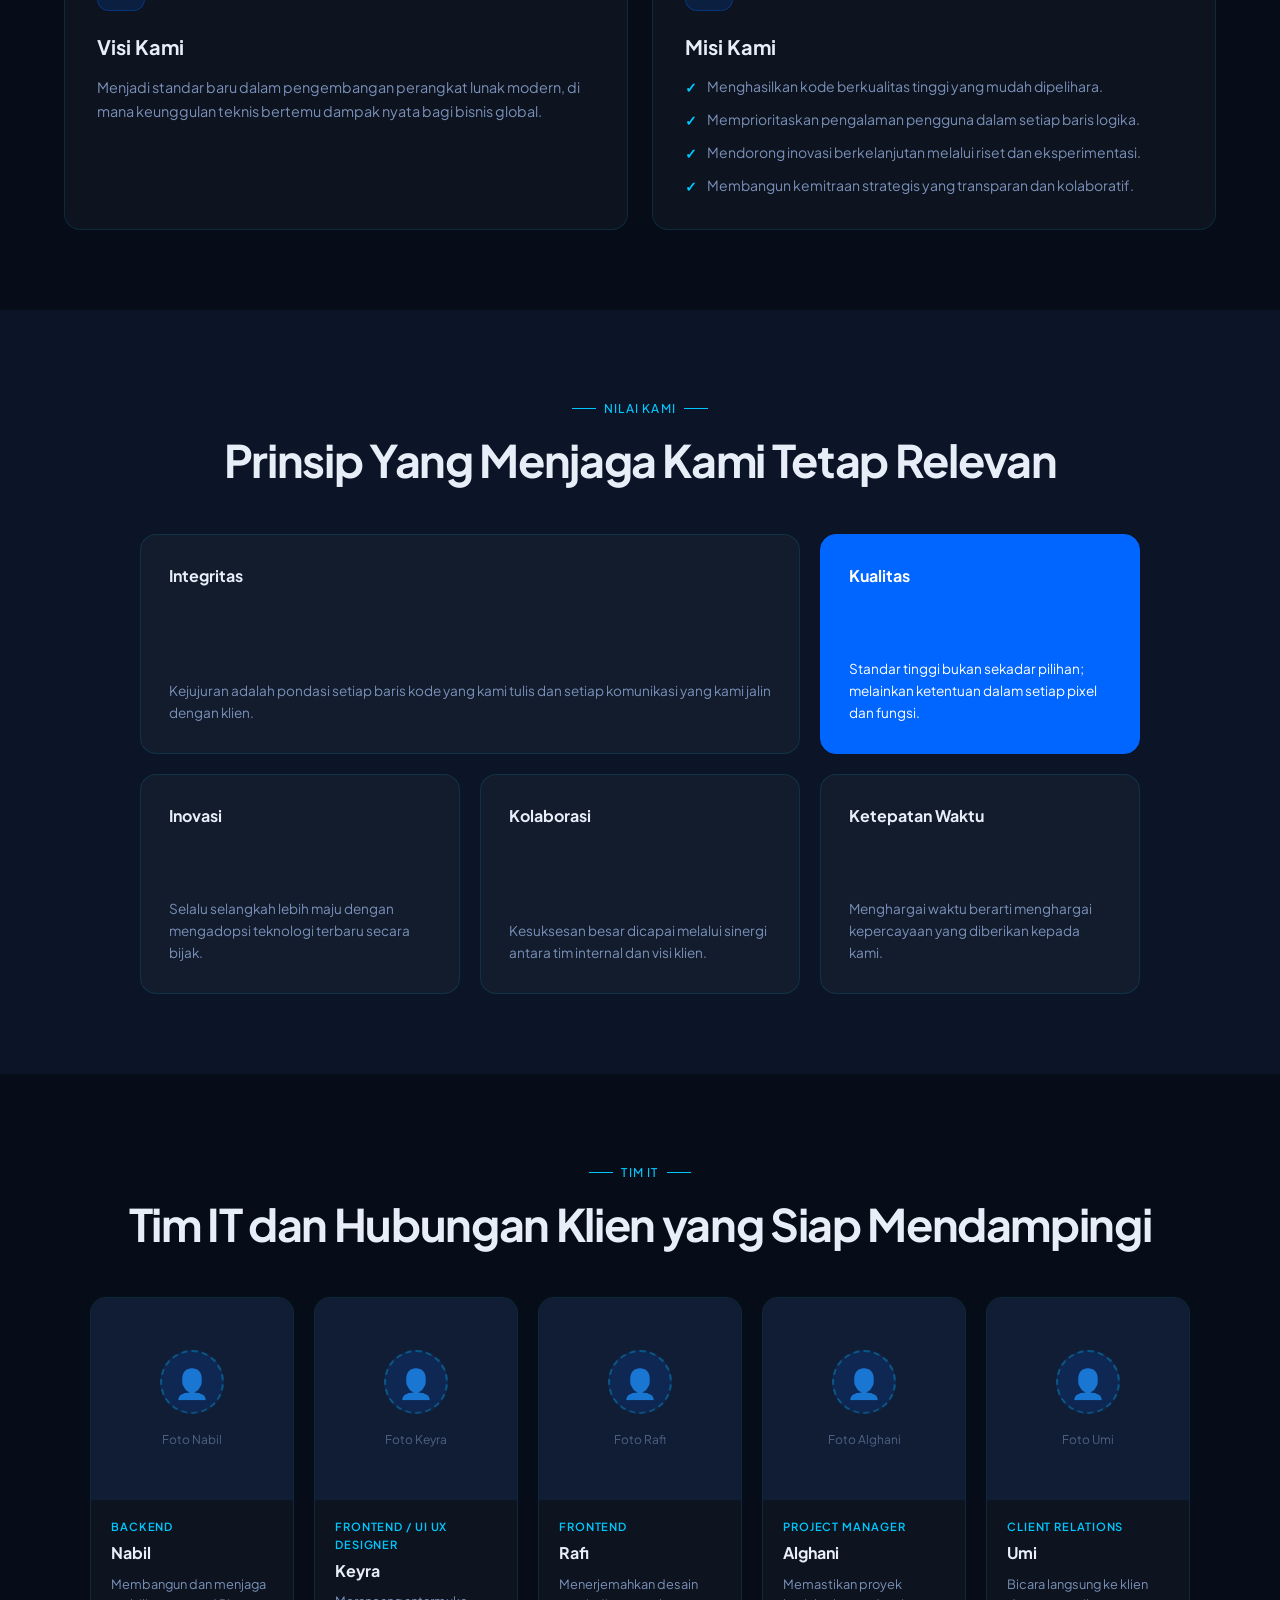
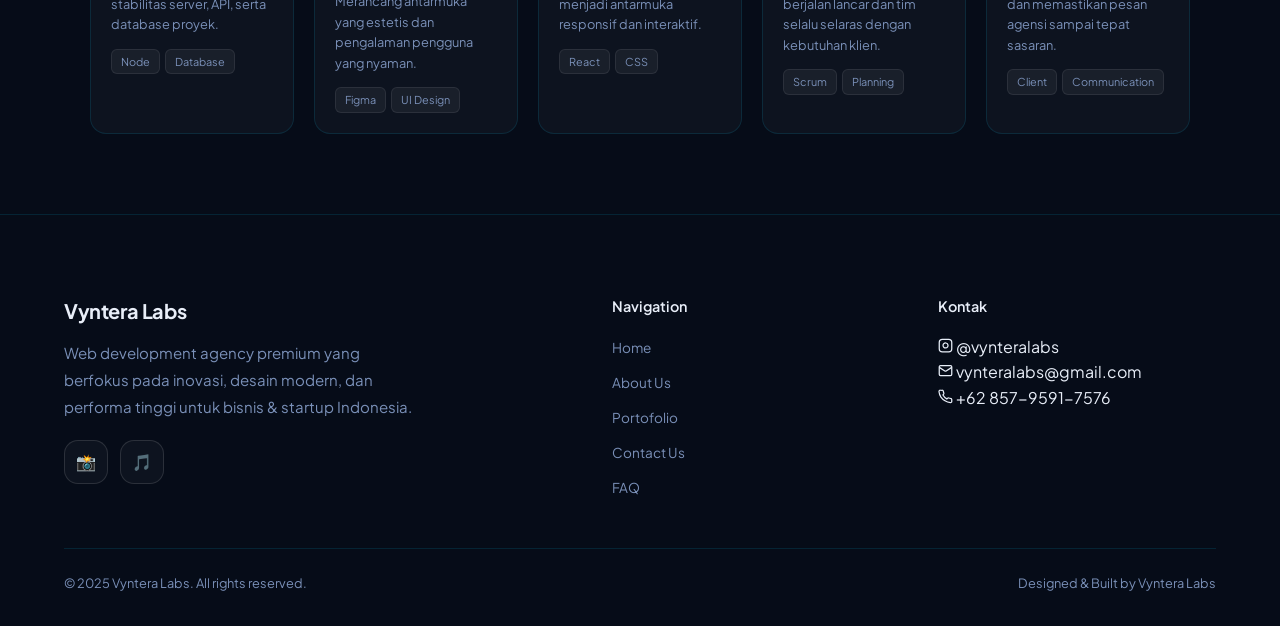
==== commit 6d43d4fd: "Update website" ====
--- a/about.html
+++ b/about.html
@@ -447,7 +447,6 @@
           <div class="footer-socials">
             <a href="#" class="social-btn" aria-label="Instagram">📸</a>
             <a href="#" class="social-btn" aria-label="TikTok">🎵</a>
-            <a href="#" class="social-btn" aria-label="LinkedIn">💼</a>
           </div>
         </div>
 
@@ -457,31 +456,33 @@
           <ul>
             <li><a href="index.html">Home</a></li>
             <li><a href="about.html">About Us</a></li>
-            <li><a href="portfolio.html">Portfolio</a></li>
+            <li><a href="portfolio.html">Portofolio</a></li>
             <li><a href="contact.html">Contact Us</a></li>
             <li><a href="faq.html">FAQ</a></li>
           </ul>
         </div>
 
         <!-- Kolom 3: Kontak -->
-        <div>
-          <h4>Contact</h4>
-          <ul class="footer-contact">
-            <li>
-              <span class="footer-contact-icon">📍</span>
-              <span>Digital Hiseas No. 88, Jakarta Selatan, Indonesia</span>
-            </li>
-            <li>
-              <span class="footer-contact-icon">✉️</span>
-              <span>hello@vyntera.labs</span>
-            </li>
-            <li>
-              <span class="footer-contact-icon">📞</span>
-              <span>+62 812-2456-7890</span>
-            </li>
-          </ul>
-        </div>
-      </div>
+       <div>
+      <h4>Kontak</h4>
+      <div class="footer-contact-item">
+      <svg width="15" height="15" fill="none" stroke="currentColor" stroke-width="2" viewBox="0 0 24 24">
+      <rect x="2" y="2" width="20" height="20" rx="5" ry="5"/>
+      <path d="M16 11.37A4 4 0 1 1 12.63 8 4 4 0 0 1 16 11.37z"/>
+      <line x1="17.5" y1="6.5" x2="17.51" y2="6.5"/>
+      </svg>
+      <span>@vynteralabs</span>
+      </div>
+      <div class="footer-contact-item">
+        <svg width="15" height="15" fill="none" stroke="currentColor" stroke-width="2" viewBox="0 0 24 24"><rect width="20" height="16" x="2" y="4" rx="2"/><path d="m22 7-8.97 5.7a1.94 1.94 0 0 1-2.06 0L2 7"/></svg>
+        <span>vynteralabs@gmail.com</span>
+      </div>
+      <div class="footer-contact-item">
+        <svg width="15" height="15" fill="none" stroke="currentColor" stroke-width="2" viewBox="0 0 24 24"><path d="M22 16.92v3a2 2 0 0 1-2.18 2 19.79 19.79 0 0 1-8.63-3.07A19.5 19.5 0 0 1 4.69 13a19.79 19.79 0 0 1-3.07-8.67A2 2 0 0 1 3.6 2h3a2 2 0 0 1 2 1.72c.127.96.361 1.903.7 2.81a2 2 0 0 1-.45 2.11L7.91 9.56a16 16 0 0 0 6.29 6.29l.94-.94a2 2 0 0 1 2.11-.45c.907.339 1.85.573 2.81.7A2 2 0 0 1 22 17z"/></svg>
+        <span>+62 857-9591-7576</span>
+      </div>
+    </div>
+  </div>
 
       <!-- Baris copyright -->
       <div class="footer-bottom">
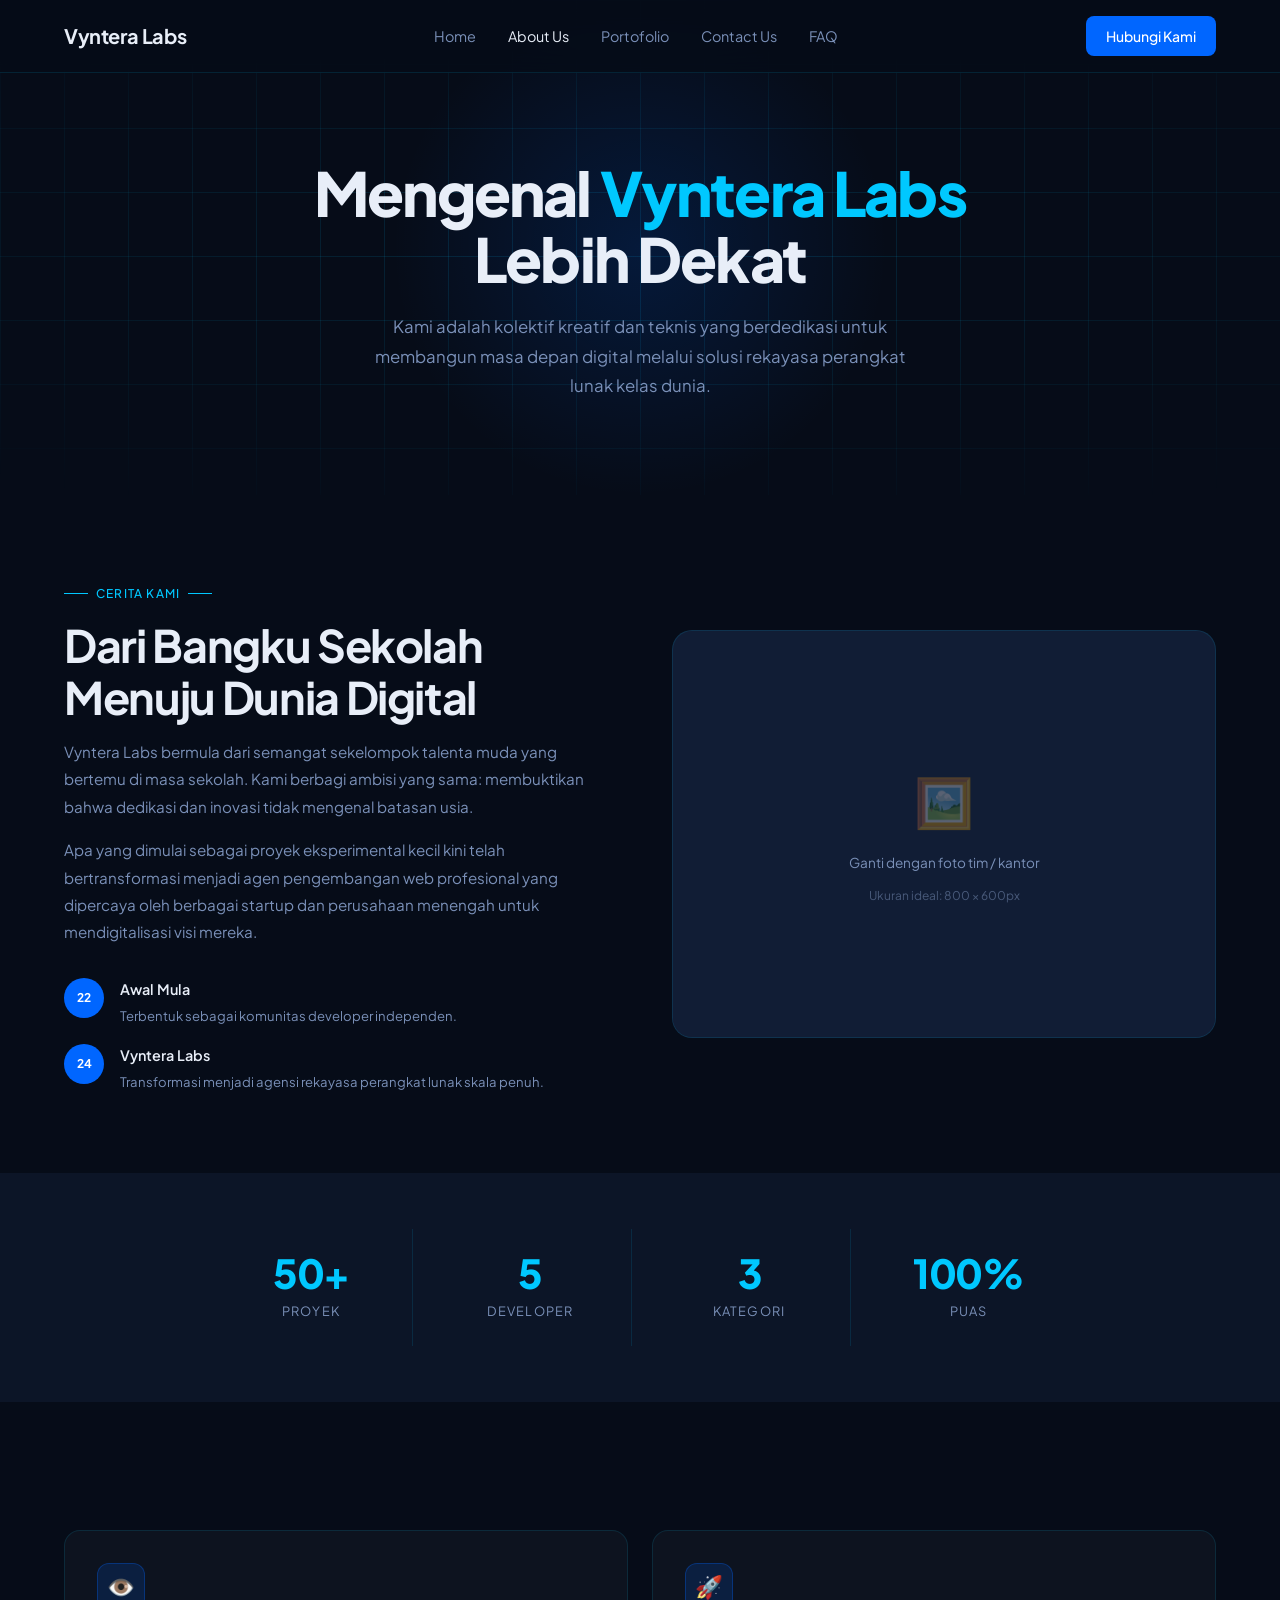
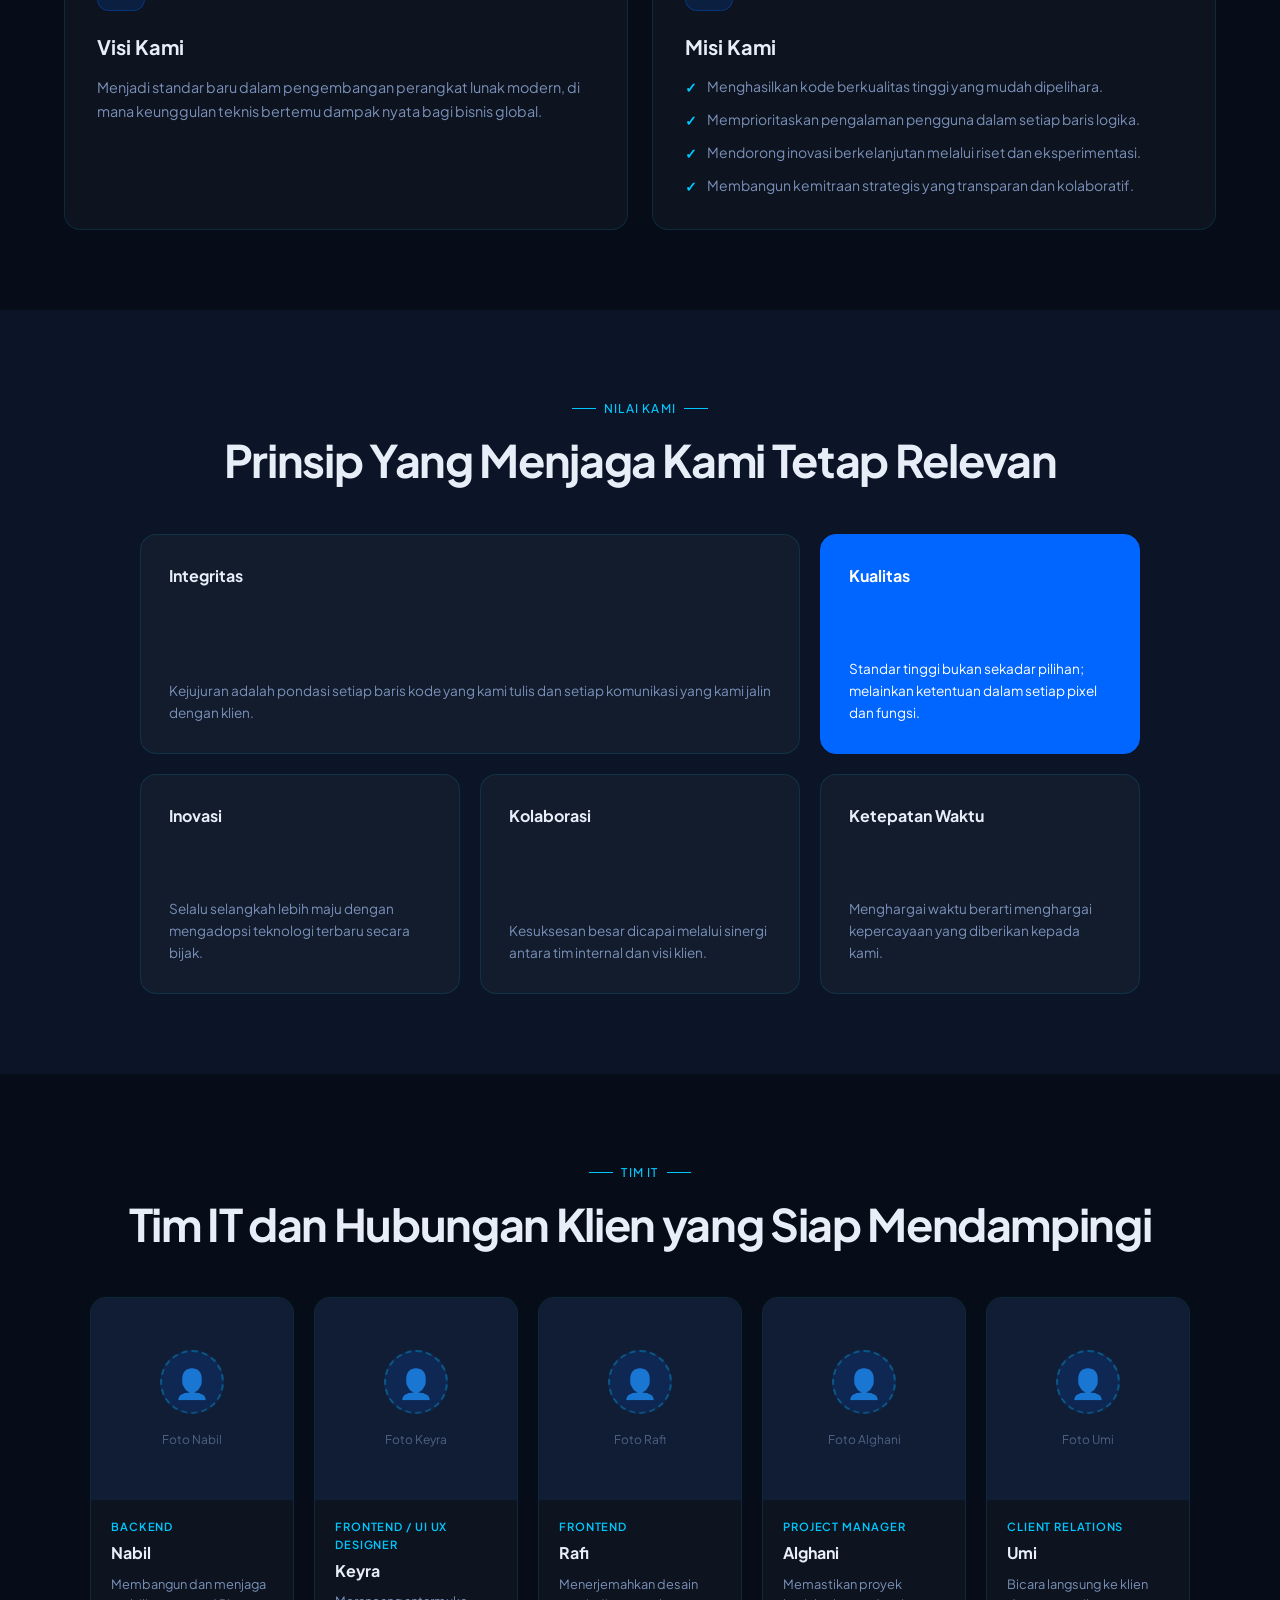
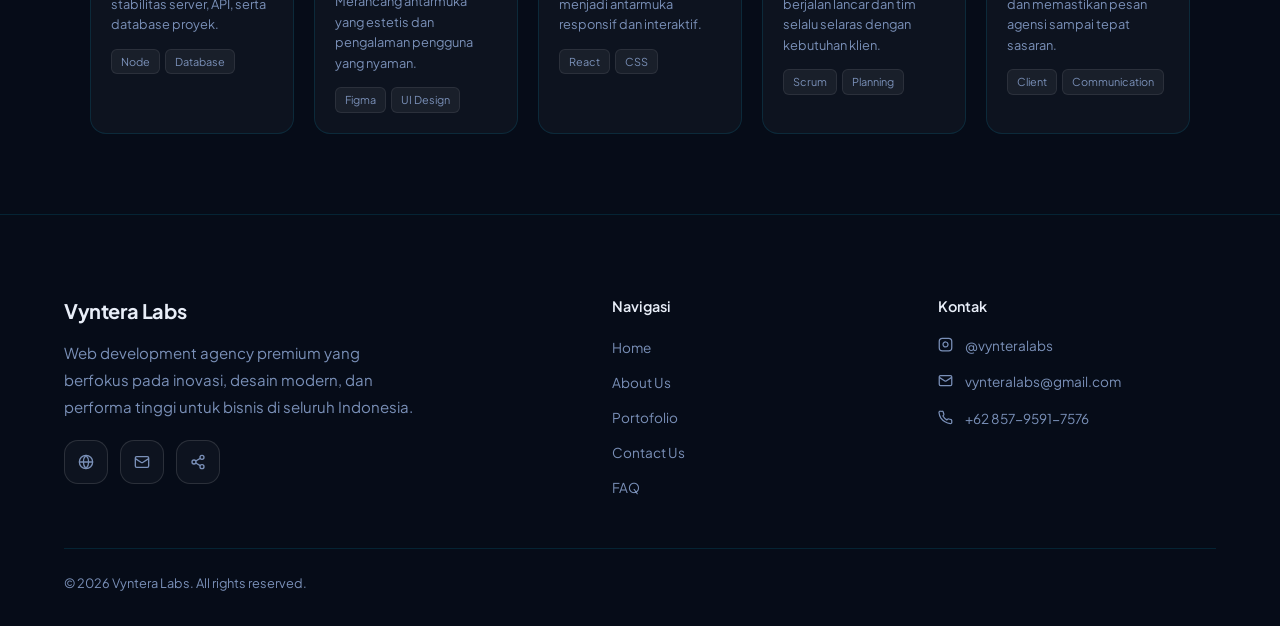
==== commit b15b32cf: "update footer" ====
--- a/about.html
+++ b/about.html
@@ -440,23 +440,27 @@
         <!-- Kolom 1: Brand & deskripsi -->
         <div class="footer-brand">
           <a href="index.html" class="nav-logo">Vyntera Labs</a>
-          <p>
-            Web development agency premium yang berfokus pada inovasi, desain
-            modern, dan performa tinggi untuk bisnis & startup Indonesia.
-          </p>
+          <p>Web development agency premium yang berfokus pada inovasi, desain modern, dan performa tinggi untuk bisnis di seluruh Indonesia.</p>
           <div class="footer-socials">
-            <a href="#" class="social-btn" aria-label="Instagram">📸</a>
-            <a href="#" class="social-btn" aria-label="TikTok">🎵</a>
+            <button class="social-btn" aria-label="Website">
+              <svg width="16" height="16" fill="none" stroke="currentColor" stroke-width="2" viewBox="0 0 24 24"><circle cx="12" cy="12" r="10"/><path d="M12 2a14.5 14.5 0 0 1 0 20M12 2a14.5 14.5 0 0 0 0 20M2 12h20"/></svg>
+            </button>
+            <button class="social-btn" aria-label="Email">
+              <svg width="16" height="16" fill="none" stroke="currentColor" stroke-width="2" viewBox="0 0 24 24"><rect width="20" height="16" x="2" y="4" rx="2"/><path d="m22 7-8.97 5.7a1.94 1.94 0 0 1-2.06 0L2 7"/></svg>
+            </button>
+            <button class="social-btn" aria-label="Share">
+              <svg width="16" height="16" fill="none" stroke="currentColor" stroke-width="2" viewBox="0 0 24 24"><circle cx="18" cy="5" r="3"/><circle cx="6" cy="12" r="3"/><circle cx="18" cy="19" r="3"/><path d="m8.59 13.51 6.83 3.98M15.41 6.51l-6.82 3.98"/></svg>
+            </button>
           </div>
         </div>
 
         <!-- Kolom 2: Navigasi -->
         <div class="footer-nav">
-          <h4>Navigation</h4>
+          <h4>Navigasi</h4>
           <ul>
             <li><a href="index.html">Home</a></li>
             <li><a href="about.html">About Us</a></li>
-            <li><a href="portfolio.html">Portofolio</a></li>
+            <li><a href="portofolio.html">Portofolio</a></li>
             <li><a href="contact.html">Contact Us</a></li>
             <li><a href="faq.html">FAQ</a></li>
           </ul>
@@ -486,8 +490,7 @@
 
       <!-- Baris copyright -->
       <div class="footer-bottom">
-        <p>© 2025 Vyntera Labs. All rights reserved.</p>
-        <p>Designed & Built by Vyntera Labs</p>
+        <p>© 2026 Vyntera Labs. All rights reserved.</p>
       </div>
     </footer>
 
--- a/Style/about.css
+++ b/Style/about.css
@@ -837,6 +837,7 @@
      font-size: 1rem;
      color: var(--muted);
      text-decoration: none;
+     cursor: pointer;
      transition: all 0.2s;
  }
 
@@ -919,6 +920,25 @@
  .footer-contact li span {
      font-size: 0.83rem;
      color: var(--muted);
+ }
+
+ .footer-contact-item {
+     display: flex;
+     align-items: flex-start;
+     gap: 0.75rem;
+     margin-bottom: 0.85rem;
+ }
+
+ .footer-contact-item svg {
+     flex-shrink: 0;
+     margin-top: 3px;
+     color: var(--muted);
+ }
+
+ .footer-contact-item span {
+     font-size: 0.85rem;
+     color: var(--muted);
+     line-height: 1.7;
  }
 
  /* Baris bawah footer (copyright) */
@@ -1070,4 +1090,4 @@
 
  body.page-leaving {
      opacity: 0;
- }+ }
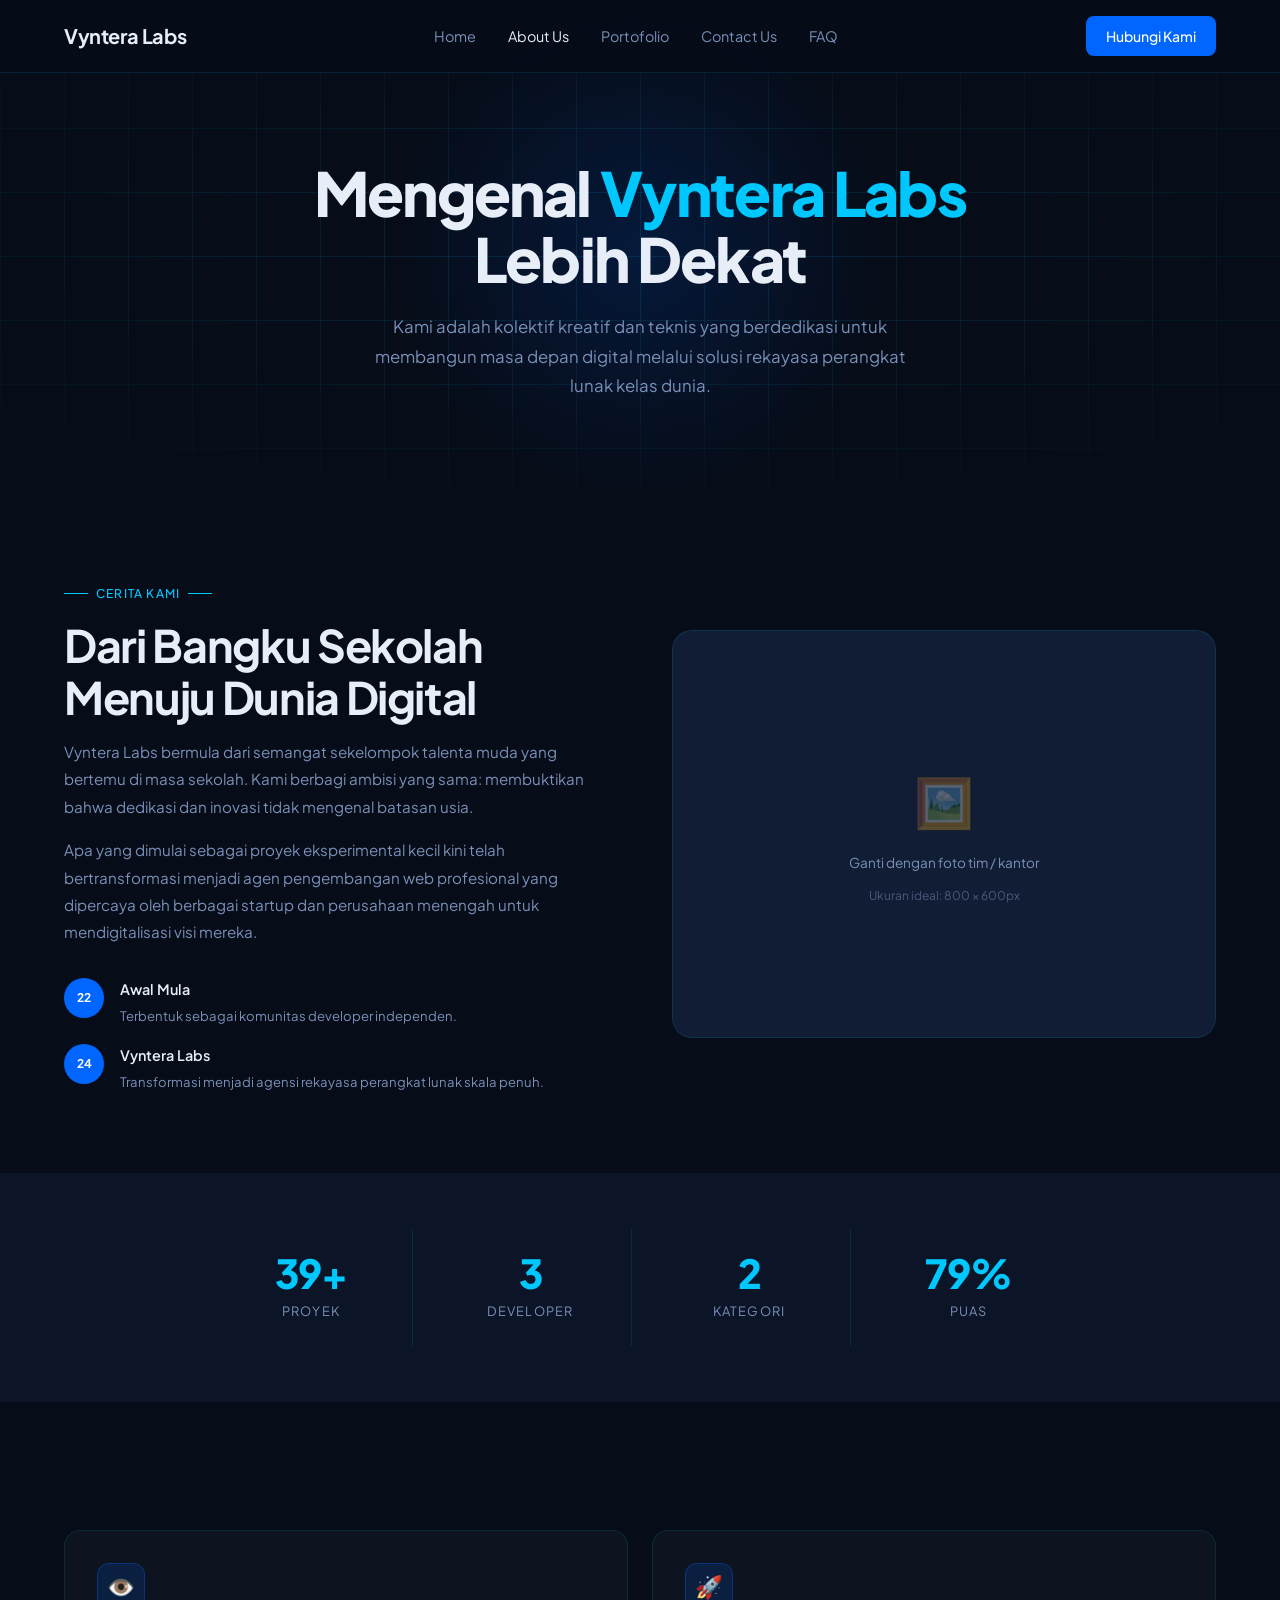
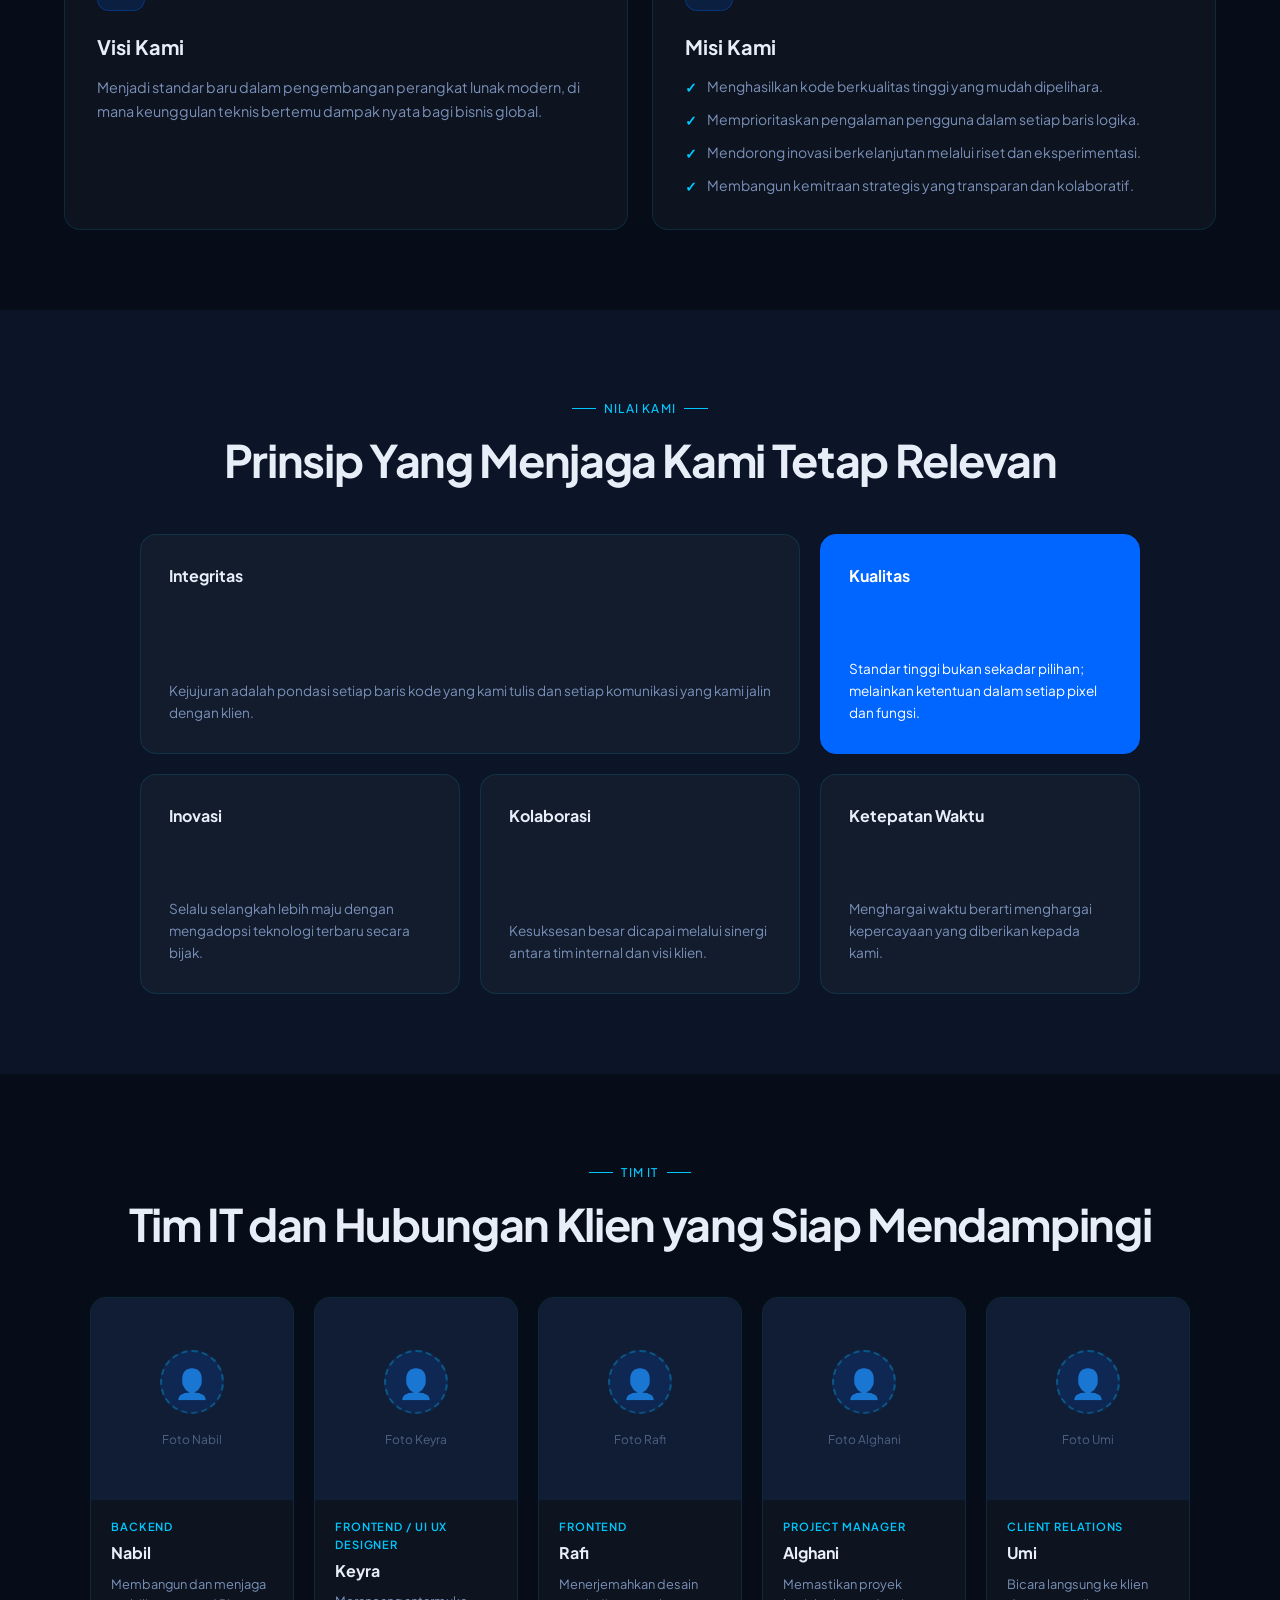
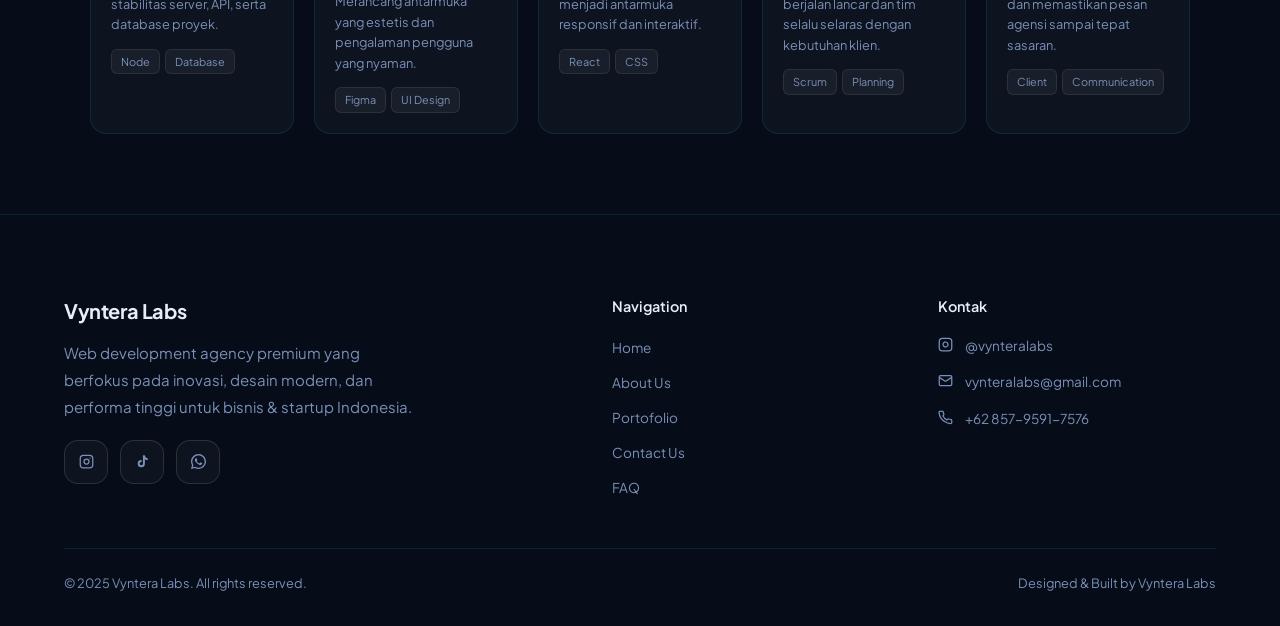
==== commit db4d63d8: "Mengubah css footer, interaksi footer ig,tiktok,wa" ====
--- a/about.html
+++ b/about.html
@@ -440,27 +440,61 @@
         <!-- Kolom 1: Brand & deskripsi -->
         <div class="footer-brand">
           <a href="index.html" class="nav-logo">Vyntera Labs</a>
-          <p>Web development agency premium yang berfokus pada inovasi, desain modern, dan performa tinggi untuk bisnis di seluruh Indonesia.</p>
+          <p>
+            Web development agency premium yang berfokus pada inovasi, desain
+            modern, dan performa tinggi untuk bisnis & startup Indonesia.
+          </p>
           <div class="footer-socials">
-            <button class="social-btn" aria-label="Website">
-              <svg width="16" height="16" fill="none" stroke="currentColor" stroke-width="2" viewBox="0 0 24 24"><circle cx="12" cy="12" r="10"/><path d="M12 2a14.5 14.5 0 0 1 0 20M12 2a14.5 14.5 0 0 0 0 20M2 12h20"/></svg>
-            </button>
-            <button class="social-btn" aria-label="Email">
-              <svg width="16" height="16" fill="none" stroke="currentColor" stroke-width="2" viewBox="0 0 24 24"><rect width="20" height="16" x="2" y="4" rx="2"/><path d="m22 7-8.97 5.7a1.94 1.94 0 0 1-2.06 0L2 7"/></svg>
-            </button>
-            <button class="social-btn" aria-label="Share">
-              <svg width="16" height="16" fill="none" stroke="currentColor" stroke-width="2" viewBox="0 0 24 24"><circle cx="18" cy="5" r="3"/><circle cx="6" cy="12" r="3"/><circle cx="18" cy="19" r="3"/><path d="m8.59 13.51 6.83 3.98M15.41 6.51l-6.82 3.98"/></svg>
-            </button>
+            <div class="follow-icons">
+         <a
+  class="follow-icon-btn"
+  href="https://www.instagram.com/vynteralabs?igsh=c3JsMW55Ymhma3Zh"
+  target="_blank"
+  rel="noopener"
+  aria-label="Instagram"
+>
+  <svg width="15" height="15" fill="none" stroke="currentColor" stroke-width="2" viewBox="0 0 24 24">
+    <rect width="20" height="20" x="2" y="2" rx="5" />
+    <circle cx="12" cy="12" r="4" />
+    <circle cx="17.5" cy="6.5" r="1" fill="currentColor" stroke="none" />
+  </svg>
+</a>
+
+<a
+  class="follow-icon-btn"
+  href="https://www.tiktok.com/@vyntera_labs?is_from_webapp=1&sender_device=pc"
+  target="_blank"
+  rel="noopener"
+  aria-label="TikTok"
+>
+  <svg width="15" height="15" viewBox="0 0 24 24" fill="currentColor">
+    <path d="M19.59 6.69a4.83 4.83 0 0 1-3.77-4.35V2h-3.09v13.39a2.67 2.67 0 1 1-2.67-2.67c.21 0 .42.03.62.08V9.65c-.2-.02-.41-.03-.62-.03A5.76 5.76 0 1 0 15.82 15V8.24a7.88 7.88 0 0 0 4.59 1.47V6.69h-.82z" />
+  </svg>
+</a>
+
+<a
+  class="follow-icon-btn"
+  href="https://wa.me/6285795917576"
+  target="_blank"
+  rel="noopener"
+  aria-label="WhatsApp"
+>
+  <svg width="15" height="15" viewBox="0 0 24 24" fill="currentColor">
+    <path d="M20.52 3.48A11.82 11.82 0 0 0 12.04 0C5.42 0 .04 5.38.04 12c0 2.12.55 4.19 1.6 6.02L0 24l6.18-1.62A11.94 11.94 0 0 0 12.04 24c6.62 0 12-5.38 12-12 0-3.2-1.25-6.21-3.52-8.52ZM12.04 21.86c-1.81 0-3.58-.49-5.12-1.41l-.37-.22-3.67.96.98-3.58-.24-.37A9.8 9.8 0 0 1 2.24 12c0-5.4 4.4-9.8 9.8-9.8 2.62 0 5.09 1.02 6.94 2.88a9.75 9.75 0 0 1 2.86 6.92c0 5.4-4.4 9.86-9.8 9.86Zm5.38-7.36c-.29-.15-1.73-.85-2-.95-.27-.1-.47-.15-.66.15-.2.29-.76.95-.94 1.15-.17.2-.34.22-.63.07-.29-.15-1.23-.45-2.34-1.44-.87-.77-1.46-1.72-1.63-2.01-.17-.29-.02-.45.13-.6.13-.13.29-.34.44-.51.15-.17.2-.29.29-.49.1-.2.05-.37-.02-.51-.07-.15-.66-1.58-.9-2.17-.24-.57-.48-.49-.66-.5h-.56c-.2 0-.51.07-.78.37-.27.29-1.02 1-.99 2.43.02 1.44 1.04 2.83 1.18 3.02.15.2 2.03 3.11 4.92 4.35.69.29 1.23.46 1.65.59.69.22 1.31.19 1.8.12.55-.08 1.73-.71 1.97-1.39.24-.68.24-1.27.17-1.39-.07-.12-.27-.19-.56-.34Z" />
+  </svg>
+</a>
+          </button>
+        </div>
           </div>
         </div>
 
         <!-- Kolom 2: Navigasi -->
         <div class="footer-nav">
-          <h4>Navigasi</h4>
+          <h4>Navigation</h4>
           <ul>
             <li><a href="index.html">Home</a></li>
             <li><a href="about.html">About Us</a></li>
-            <li><a href="portofolio.html">Portofolio</a></li>
+            <li><a href="portfolio.html">Portofolio</a></li>
             <li><a href="contact.html">Contact Us</a></li>
             <li><a href="faq.html">FAQ</a></li>
           </ul>
@@ -490,7 +524,8 @@
 
       <!-- Baris copyright -->
       <div class="footer-bottom">
-        <p>© 2026 Vyntera Labs. All rights reserved.</p>
+        <p>© 2025 Vyntera Labs. All rights reserved.</p>
+        <p>Designed & Built by Vyntera Labs</p>
       </div>
     </footer>
 
--- a/Style/about.css
+++ b/Style/about.css
@@ -837,7 +837,6 @@
      font-size: 1rem;
      color: var(--muted);
      text-decoration: none;
-     cursor: pointer;
      transition: all 0.2s;
  }
 
@@ -920,25 +919,6 @@
  .footer-contact li span {
      font-size: 0.83rem;
      color: var(--muted);
- }
-
- .footer-contact-item {
-     display: flex;
-     align-items: flex-start;
-     gap: 0.75rem;
-     margin-bottom: 0.85rem;
- }
-
- .footer-contact-item svg {
-     flex-shrink: 0;
-     margin-top: 3px;
-     color: var(--muted);
- }
-
- .footer-contact-item span {
-     font-size: 0.85rem;
-     color: var(--muted);
-     line-height: 1.7;
  }
 
  /* Baris bawah footer (copyright) */
@@ -1091,3 +1071,46 @@
  body.page-leaving {
      opacity: 0;
  }
+ .follow-icons {
+    display: flex;
+    gap: 0.75rem;
+}
+
+.follow-icon-btn {
+    width: 44px;
+    height: 44px;
+    border: 1px solid rgba(255,255,255,0.12);
+    background: rgba(255,255,255,0.03);
+    border-radius: 14px;
+    display: flex;
+    align-items: center;
+    justify-content: center;
+    color: var(--muted);
+    text-decoration: none;
+    transition: all 0.2s;
+}
+
+.follow-icon-btn:hover {
+    border-color: rgba(0,200,255,0.4);
+    color: var(--accent);
+    background: rgba(0,200,255,0.08);
+}
+
+.footer-contact-item {
+    display: flex;
+    align-items: flex-start;
+    gap: 0.75rem;
+    margin-bottom: 0.85rem;
+}
+
+.footer-contact-item svg {
+    flex-shrink: 0;
+    margin-top: 3px;
+    color: var(--muted);
+}
+
+.footer-contact-item span {
+    font-size: 0.85rem;
+    color: var(--muted);
+    line-height: 1.7;
+}
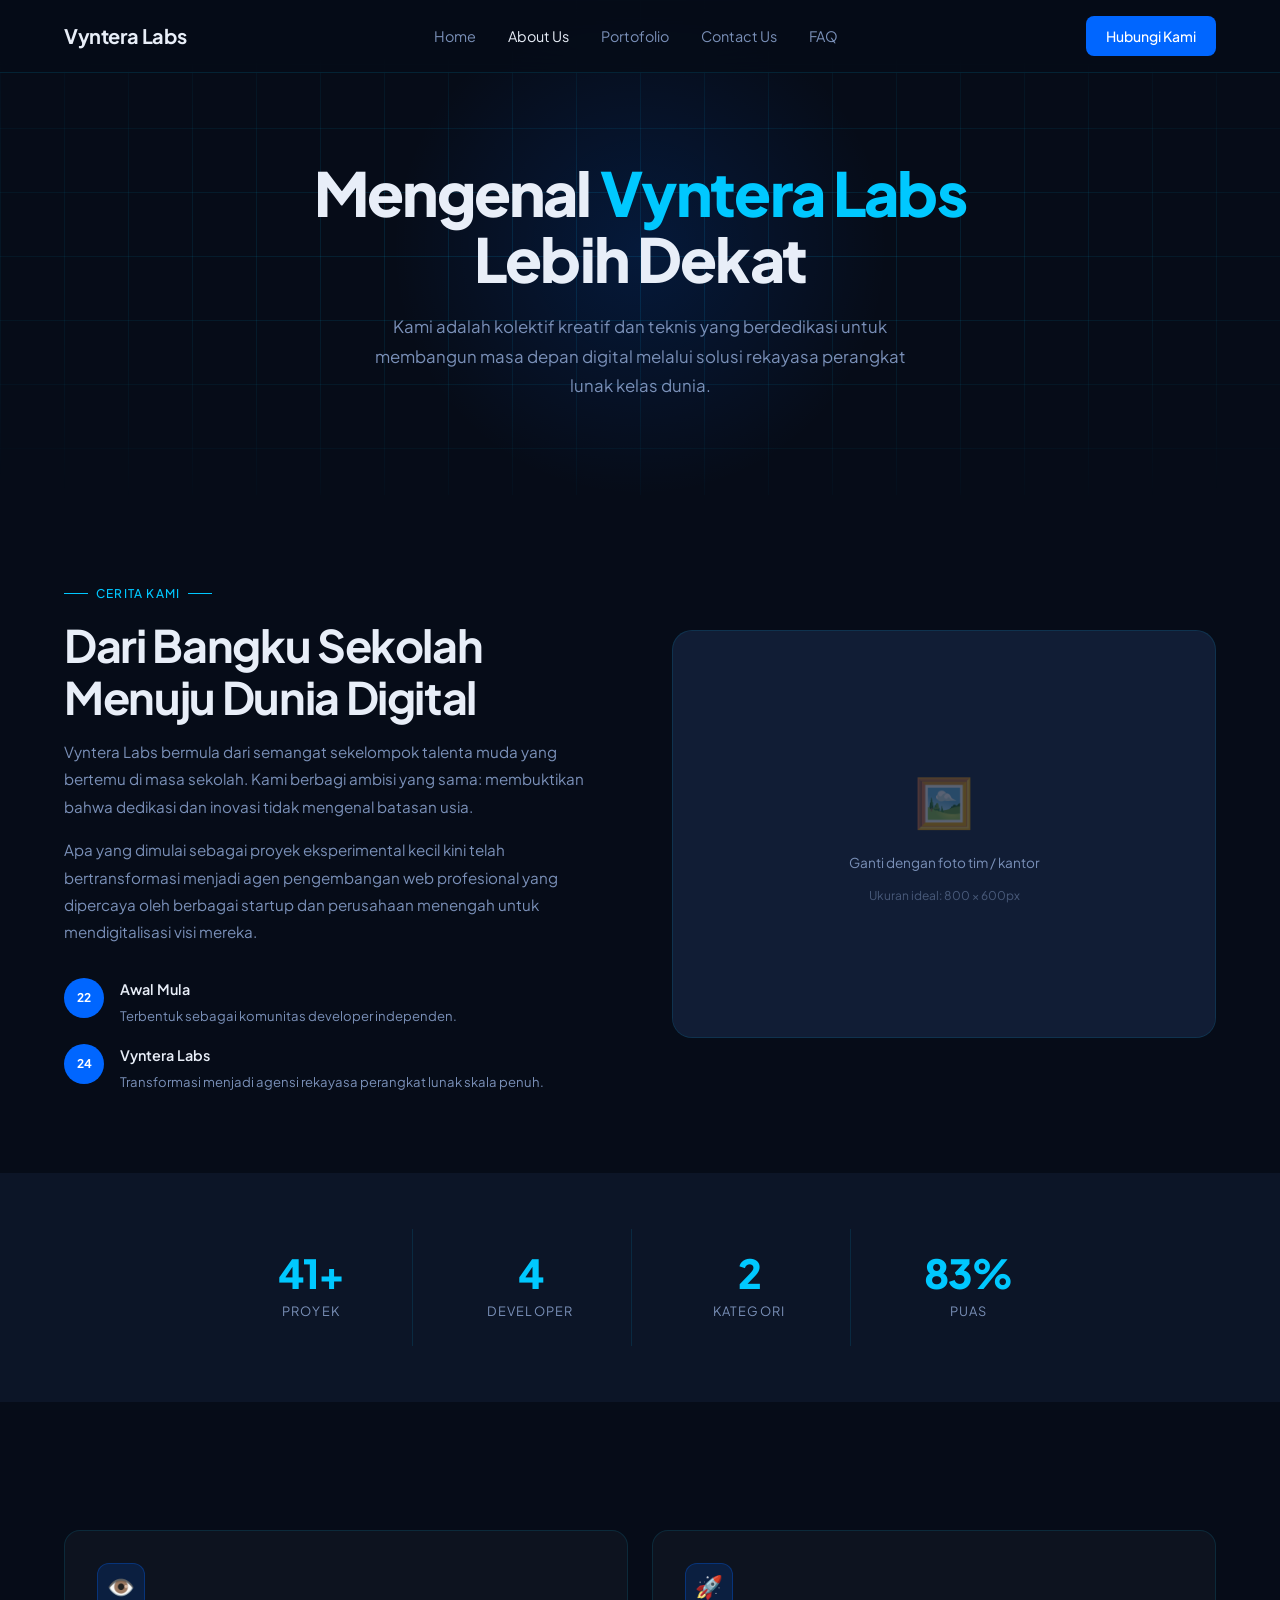
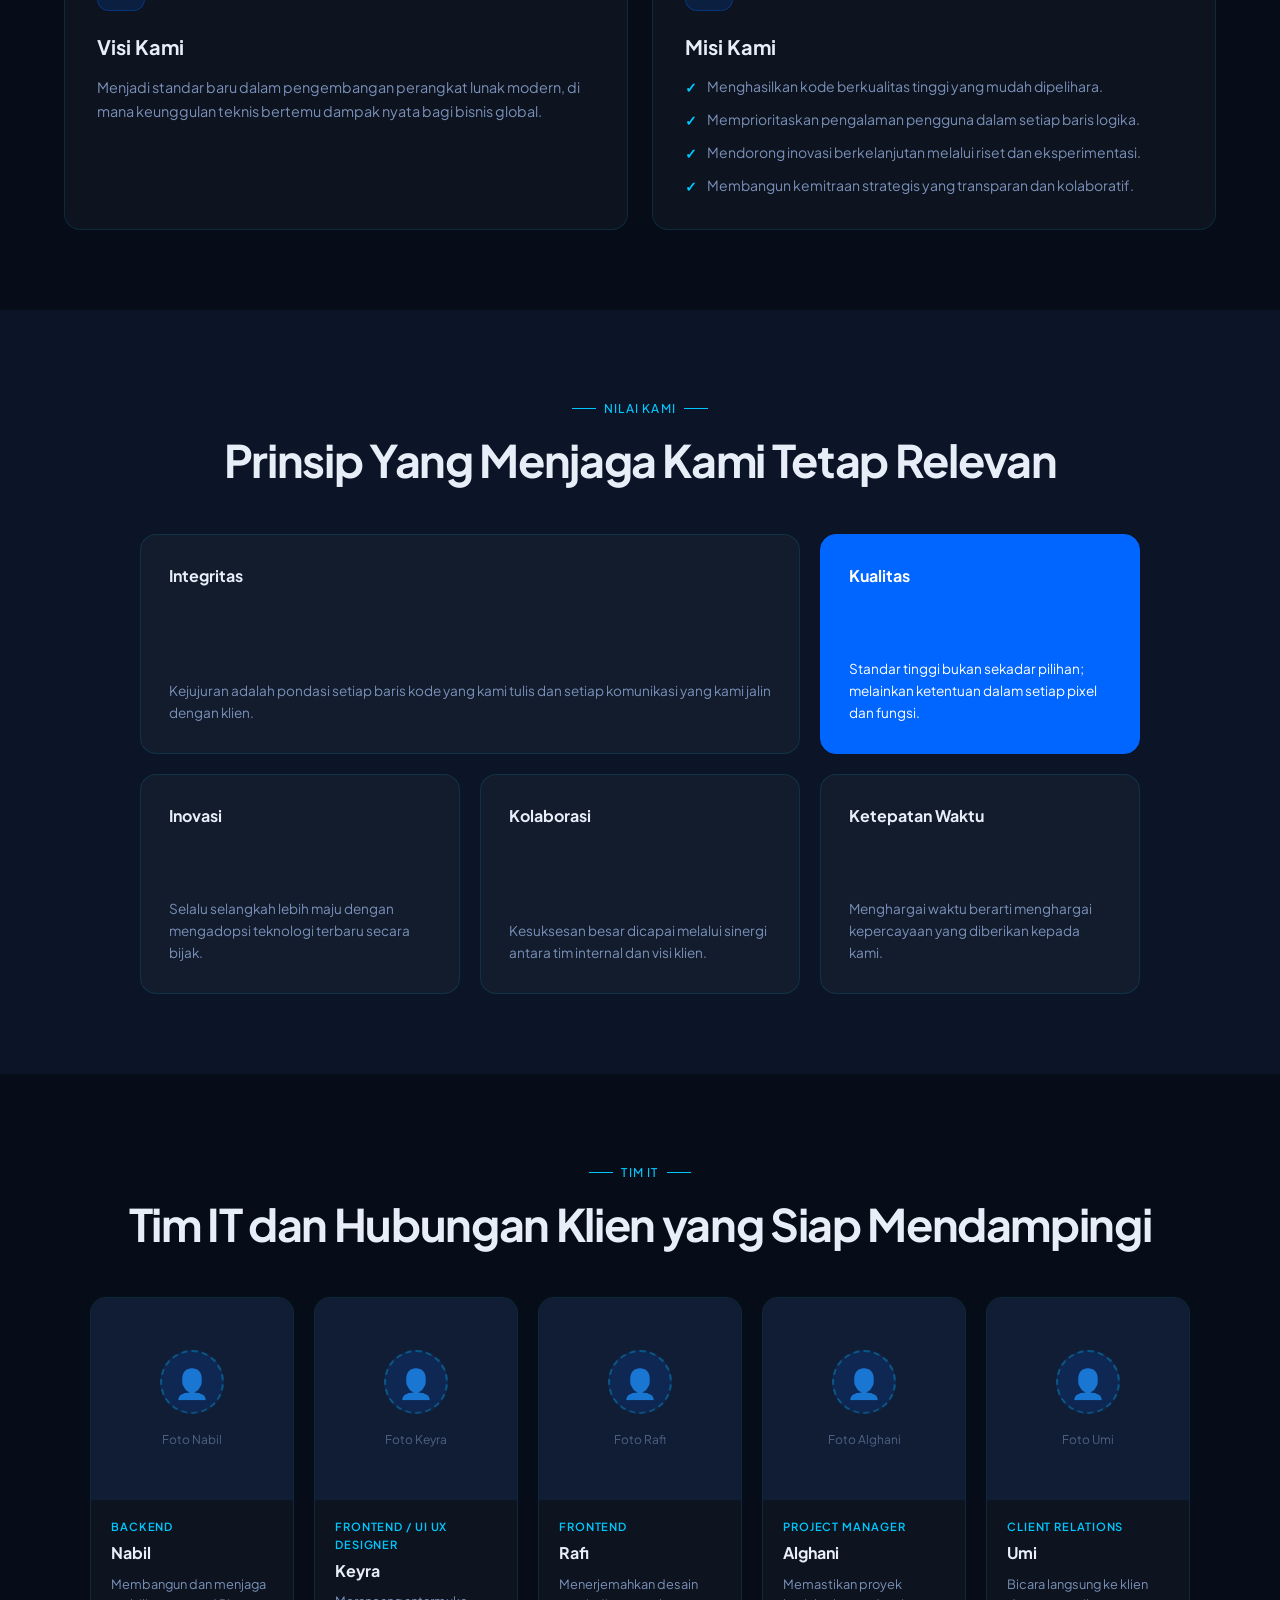
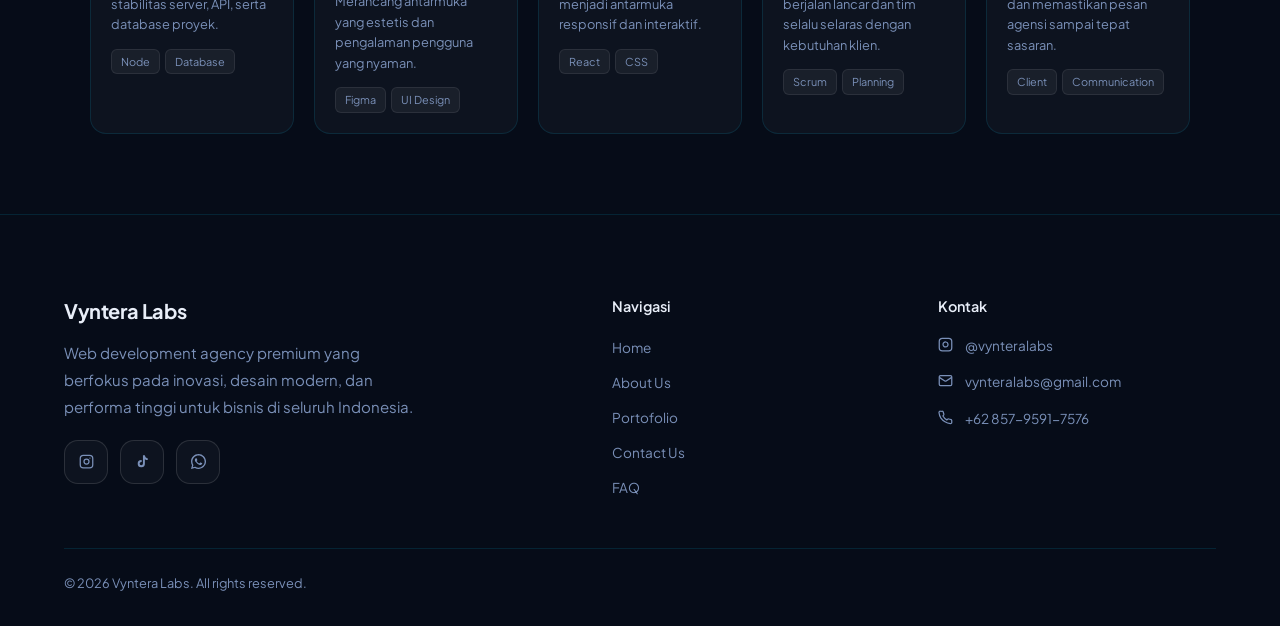
==== commit 451c611c: "Mengubah css footer, interaksi footer ig,tiktok,wa" ====
--- a/about.html
+++ b/about.html
@@ -440,11 +440,9 @@
         <!-- Kolom 1: Brand & deskripsi -->
         <div class="footer-brand">
           <a href="index.html" class="nav-logo">Vyntera Labs</a>
-          <p>
-            Web development agency premium yang berfokus pada inovasi, desain
-            modern, dan performa tinggi untuk bisnis & startup Indonesia.
-          </p>
+          <p>Web development agency premium yang berfokus pada inovasi, desain modern, dan performa tinggi untuk bisnis di seluruh Indonesia.</p>
           <div class="footer-socials">
+
             <div class="follow-icons">
          <a
   class="follow-icon-btn"
@@ -485,16 +483,17 @@
 </a>
           </button>
         </div>
+
           </div>
         </div>
 
         <!-- Kolom 2: Navigasi -->
         <div class="footer-nav">
-          <h4>Navigation</h4>
+          <h4>Navigasi</h4>
           <ul>
             <li><a href="index.html">Home</a></li>
             <li><a href="about.html">About Us</a></li>
-            <li><a href="portfolio.html">Portofolio</a></li>
+            <li><a href="portofolio.html">Portofolio</a></li>
             <li><a href="contact.html">Contact Us</a></li>
             <li><a href="faq.html">FAQ</a></li>
           </ul>
@@ -524,8 +523,7 @@
 
       <!-- Baris copyright -->
       <div class="footer-bottom">
-        <p>© 2025 Vyntera Labs. All rights reserved.</p>
-        <p>Designed & Built by Vyntera Labs</p>
+        <p>© 2026 Vyntera Labs. All rights reserved.</p>
       </div>
     </footer>
 
--- a/Style/about.css
+++ b/Style/about.css
@@ -837,6 +837,7 @@
      font-size: 1rem;
      color: var(--muted);
      text-decoration: none;
+     cursor: pointer;
      transition: all 0.2s;
  }
 
@@ -919,6 +920,25 @@
  .footer-contact li span {
      font-size: 0.83rem;
      color: var(--muted);
+ }
+
+ .footer-contact-item {
+     display: flex;
+     align-items: flex-start;
+     gap: 0.75rem;
+     margin-bottom: 0.85rem;
+ }
+
+ .footer-contact-item svg {
+     flex-shrink: 0;
+     margin-top: 3px;
+     color: var(--muted);
+ }
+
+ .footer-contact-item span {
+     font-size: 0.85rem;
+     color: var(--muted);
+     line-height: 1.7;
  }
 
  /* Baris bawah footer (copyright) */
@@ -1071,6 +1091,7 @@
  body.page-leaving {
      opacity: 0;
  }
+
  .follow-icons {
     display: flex;
     gap: 0.75rem;
@@ -1113,4 +1134,4 @@
     font-size: 0.85rem;
     color: var(--muted);
     line-height: 1.7;
-}+}
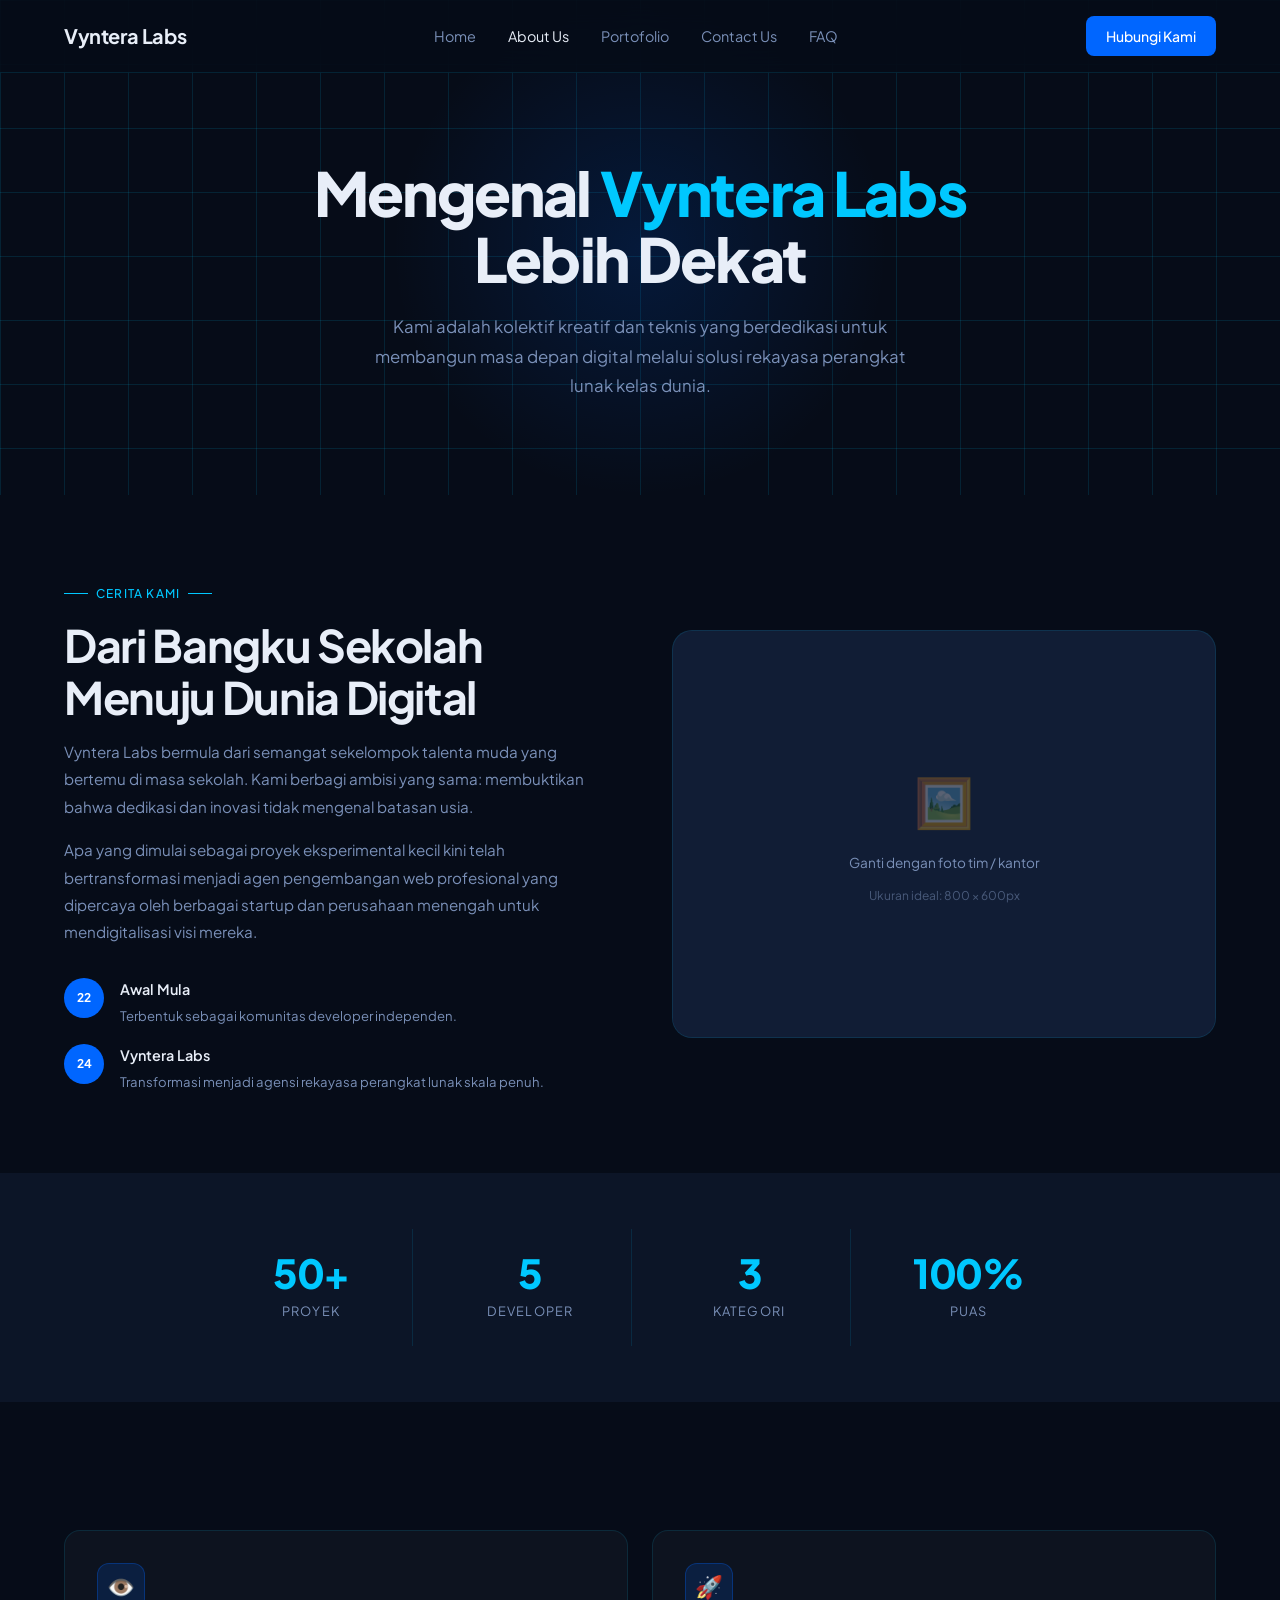
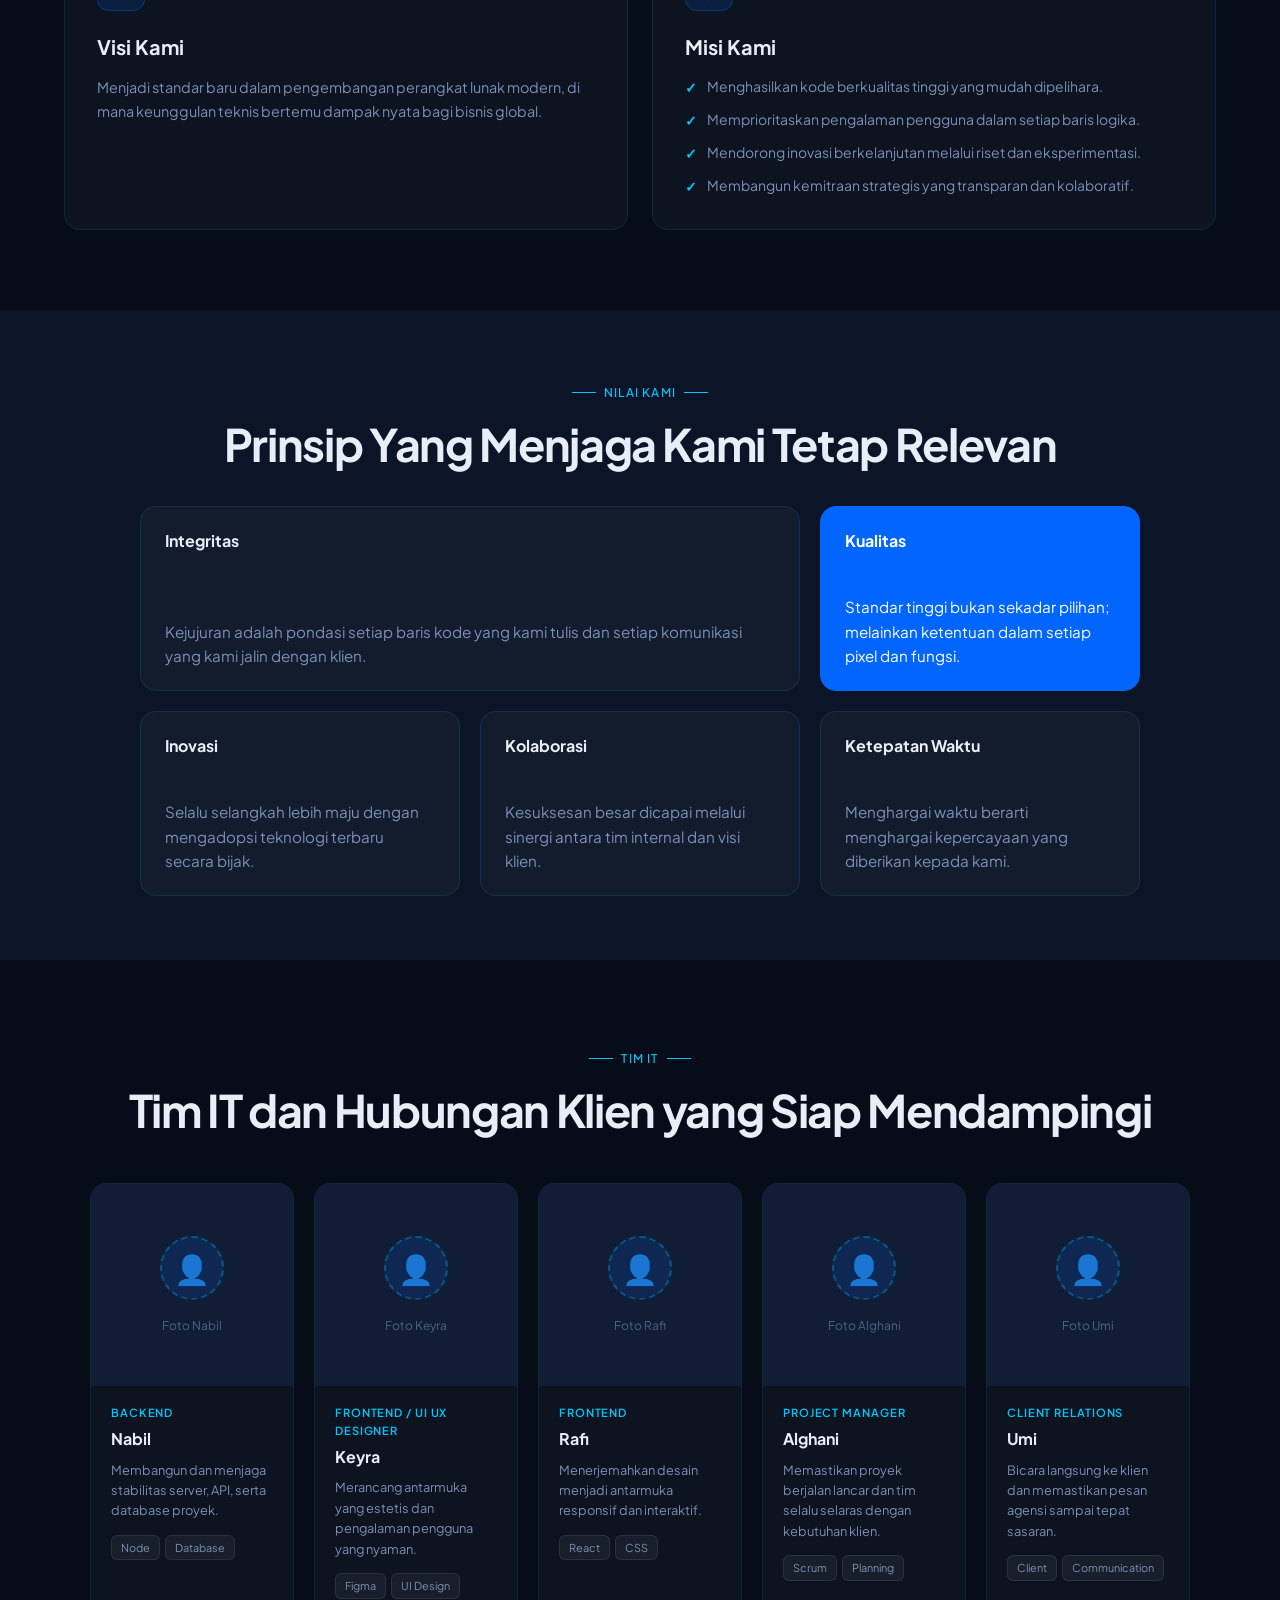
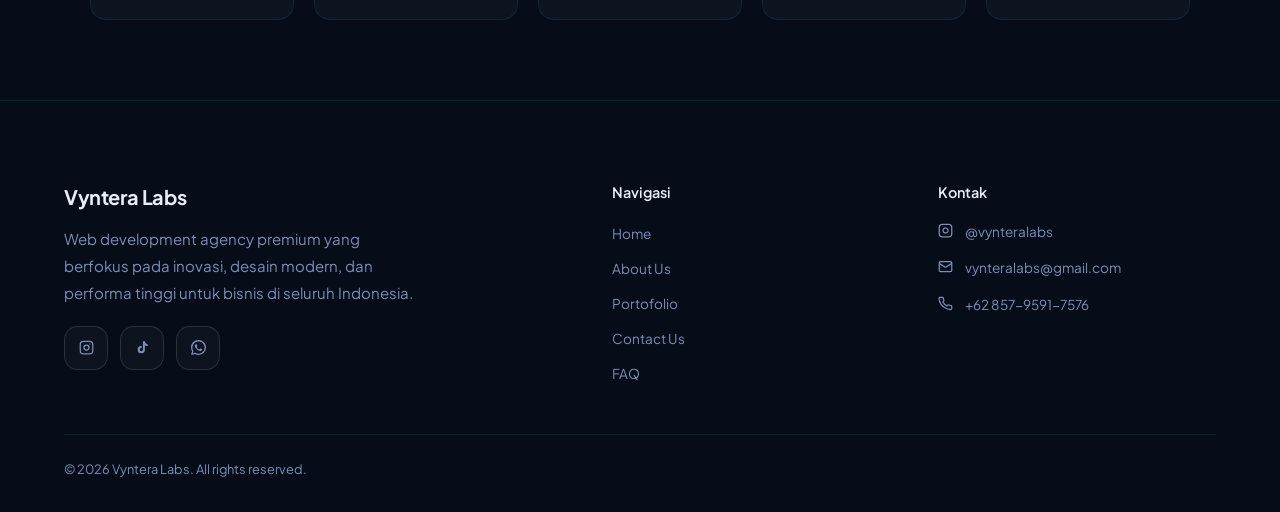
==== commit c7b34324: "Remove page transition opacity effect, add smooth navbar underline with active state detection on al" ====
--- a/about.html
+++ b/about.html
@@ -585,37 +585,7 @@
 
         counterObserver.observe(statsSection);
       }
-
-        // Fade IN saat halaman selesai load
-    window.addEventListener("load", () => {
-    document.body.classList.add("page-loaded");
-    });
-
-    // Fade OUT saat klik link ke halaman lain
-    document.querySelectorAll("a[href]").forEach((link) => {
-    const href = link.getAttribute("href");
-
-    // Hanya link internal (bukan #, mailto, http)
-    const isInternal =
-        href &&
-        !href.startsWith("http") &&
-        !href.startsWith("mailto") &&
-        !href.startsWith("tel") &&
-        !href.startsWith("#");
-
-    if (isInternal) {
-        link.addEventListener("click", (e) => {
-        e.preventDefault();
-        document.body.classList.remove("page-loaded");
-        document.body.classList.add("page-leaving");
-
-        // Tunggu animasi 400ms selesai baru pindah
-        setTimeout(() => {
-            window.location.href = href;
-        }, 400);
-        });
-    }
-    });
     </script>
+    <script src="script.js"></script>
   </body>
 </html>
--- a/Style/about.css
+++ b/Style/about.css
@@ -254,7 +254,6 @@
          linear-gradient(var(--border) 1px, transparent 1px),
          linear-gradient(90deg, var(--border) 1px, transparent 1px);
      background-size: 64px 64px;
-     mask-image: radial-gradient(ellipse 80% 60% at 50% 50%, black 20%, transparent 100%);
      z-index: 0;
  }
 
@@ -560,11 +559,13 @@
       ════════════════════════════════════════ */
  .values-section {
      background: var(--bg2);
+     padding-top: 4rem;
+     padding-bottom: 4rem;
  }
 
  .values-header {
      text-align: center;
-     margin-bottom: 3rem;
+     margin-bottom: 2.25rem;
  }
 
  .values-header .section-label {
@@ -575,7 +576,7 @@
  .values-grid {
      display: grid;
      grid-template-columns: repeat(3, minmax(220px, 1fr));
-     grid-auto-rows: minmax(220px, auto);
+     grid-auto-rows: minmax(185px, auto);
      gap: 1.25rem;
      max-width: 1000px;
      margin: 0 auto;
@@ -589,7 +590,7 @@
      background: var(--card-bg);
      border: 1px solid var(--border);
      border-radius: 16px;
-     padding: 1.75rem;
+     padding: 1.35rem 1.5rem;
      position: relative;
      transition:
          border-color 0.3s,
@@ -629,9 +630,9 @@
  }
 
  .value-card p {
-     font-size: 0.85rem;
-     color: var(--muted);
-     line-height: 1.65;
+     font-size: 0.95rem;
+     color: var(--muted);
+     line-height: 1.6;
  }
 
  /* ═══════════════════════════════════════
@@ -1078,60 +1079,46 @@
      }
  }
 
- /* ── PAGE TRANSITION ── */
- body {
-     opacity: 0;
-     transition: opacity 0.4s ease;
- }
-
- body.page-loaded {
-     opacity: 1;
- }
-
- body.page-leaving {
-     opacity: 0;
- }
-
  .follow-icons {
-    display: flex;
-    gap: 0.75rem;
-}
-
-.follow-icon-btn {
-    width: 44px;
-    height: 44px;
-    border: 1px solid rgba(255,255,255,0.12);
-    background: rgba(255,255,255,0.03);
-    border-radius: 14px;
-    display: flex;
-    align-items: center;
-    justify-content: center;
-    color: var(--muted);
-    text-decoration: none;
-    transition: all 0.2s;
-}
-
-.follow-icon-btn:hover {
-    border-color: rgba(0,200,255,0.4);
-    color: var(--accent);
-    background: rgba(0,200,255,0.08);
-}
-
-.footer-contact-item {
-    display: flex;
-    align-items: flex-start;
-    gap: 0.75rem;
-    margin-bottom: 0.85rem;
-}
-
-.footer-contact-item svg {
-    flex-shrink: 0;
-    margin-top: 3px;
-    color: var(--muted);
-}
-
-.footer-contact-item span {
-    font-size: 0.85rem;
-    color: var(--muted);
-    line-height: 1.7;
-}
+     display: flex;
+     gap: 0.75rem;
+ }
+
+ .follow-icon-btn {
+     width: 44px;
+     height: 44px;
+     border: 1px solid rgba(255, 255, 255, 0.12);
+     background: rgba(255, 255, 255, 0.03);
+     border-radius: 14px;
+     display: flex;
+     align-items: center;
+     justify-content: center;
+     color: var(--muted);
+     text-decoration: none;
+     transition: all 0.2s;
+ }
+
+ .follow-icon-btn:hover {
+     border-color: rgba(0, 200, 255, 0.4);
+     color: var(--accent);
+     background: rgba(0, 200, 255, 0.08);
+ }
+
+ .footer-contact-item {
+     display: flex;
+     align-items: flex-start;
+     gap: 0.75rem;
+     margin-bottom: 0.85rem;
+ }
+
+ .footer-contact-item svg {
+     flex-shrink: 0;
+     margin-top: 3px;
+     color: var(--muted);
+ }
+
+ .footer-contact-item span {
+     font-size: 0.85rem;
+     color: var(--muted);
+     line-height: 1.7;
+ }
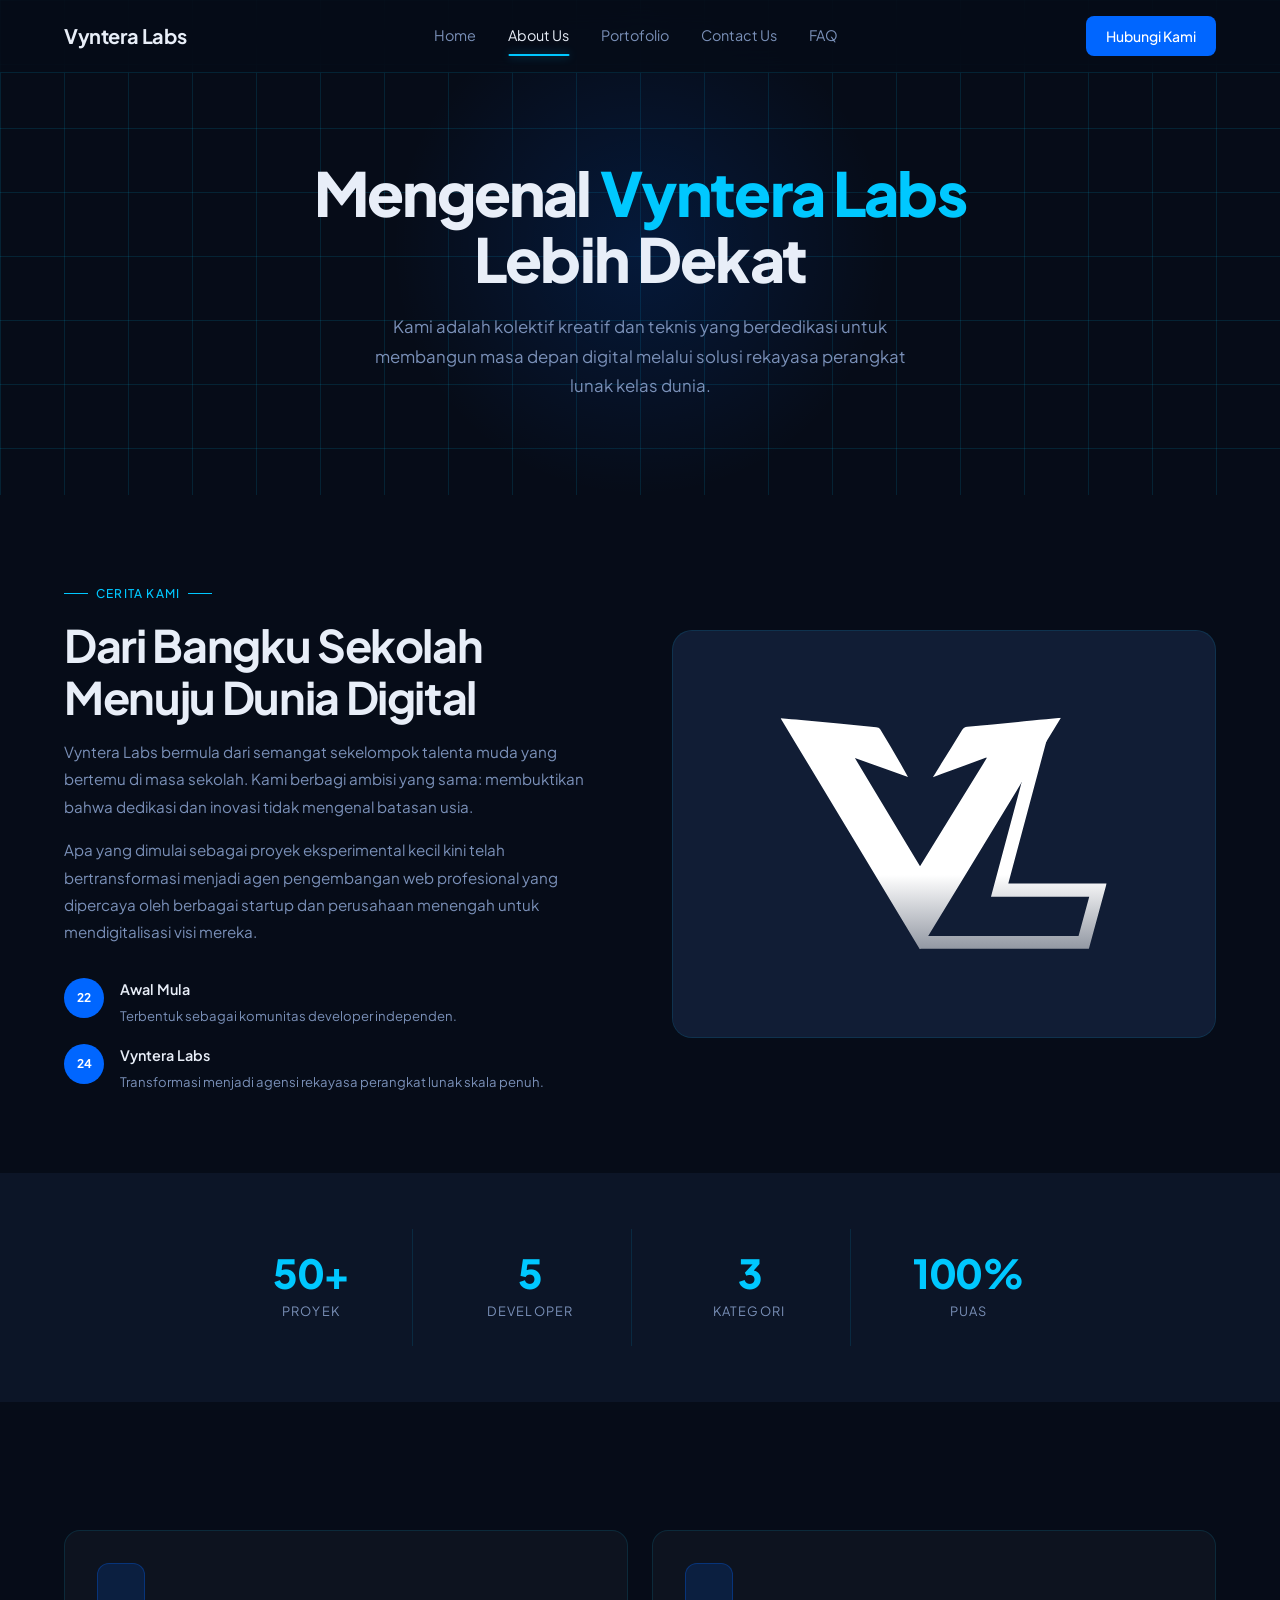
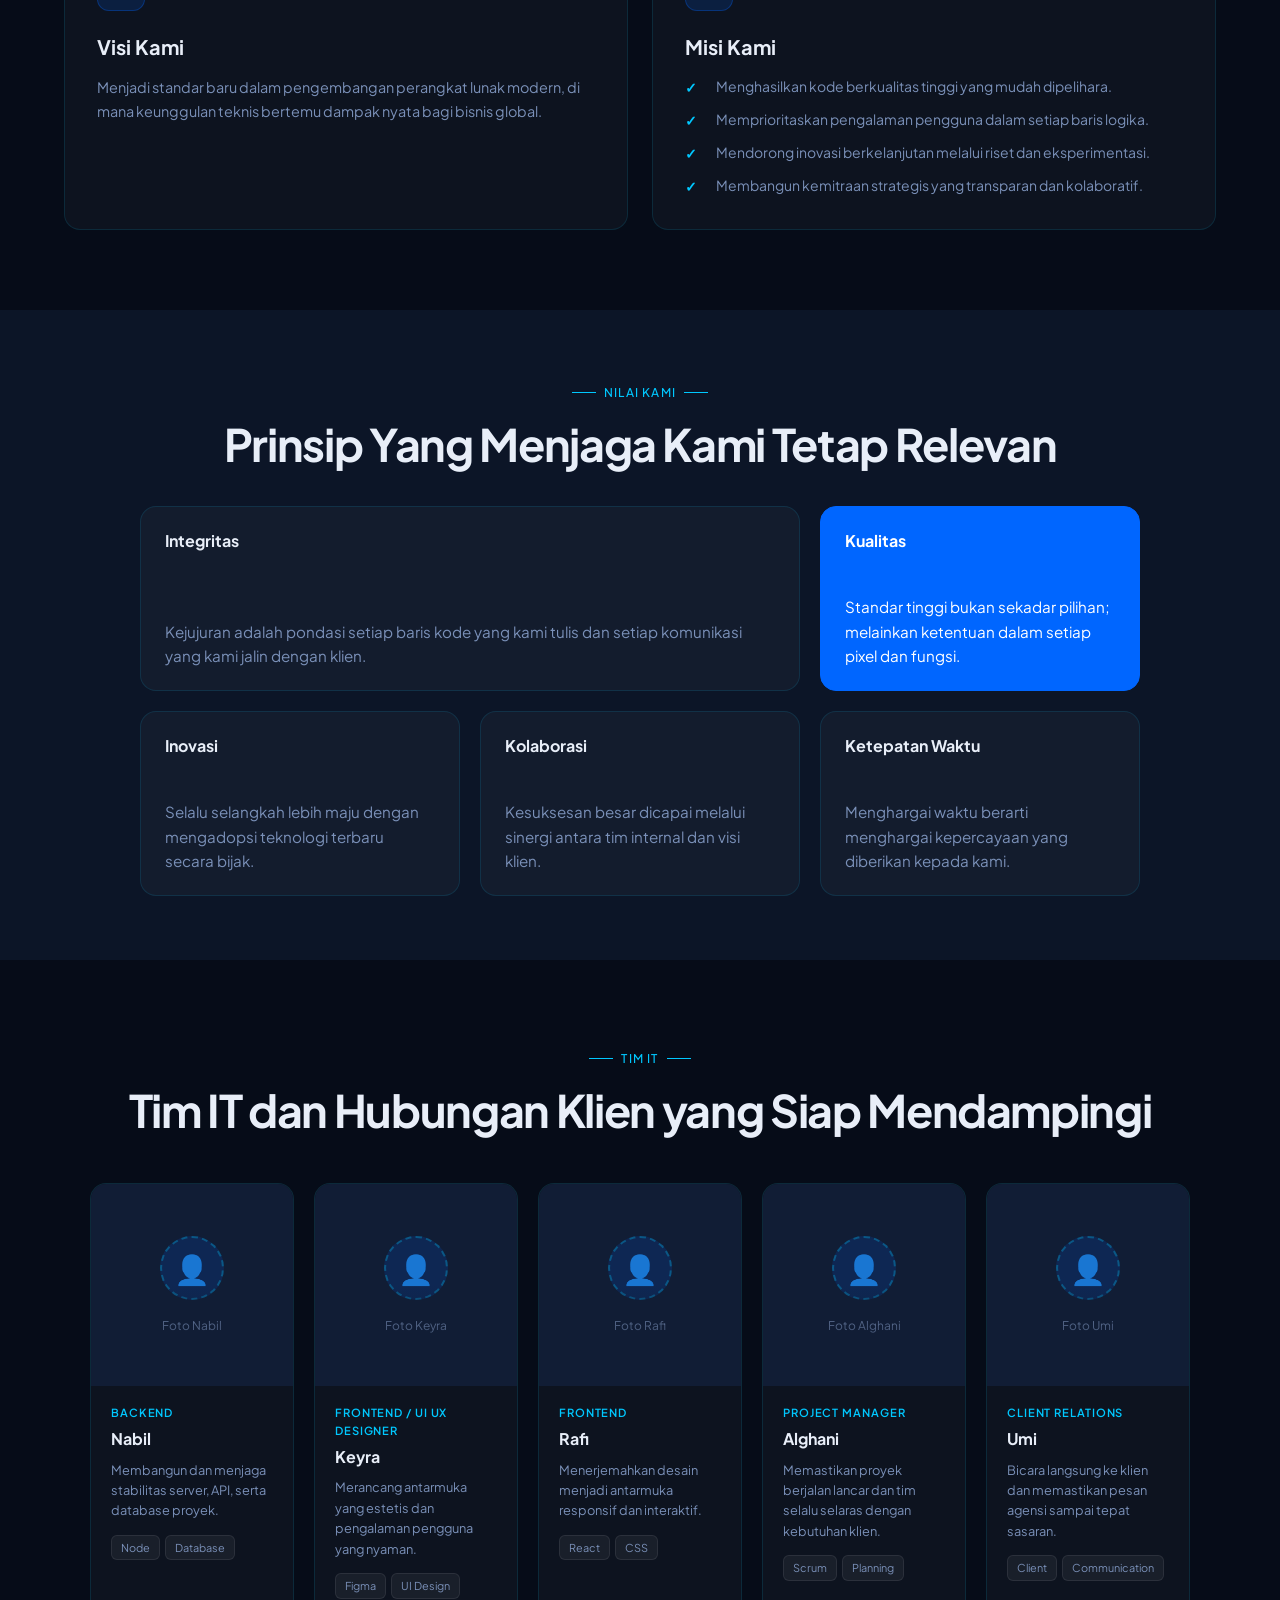
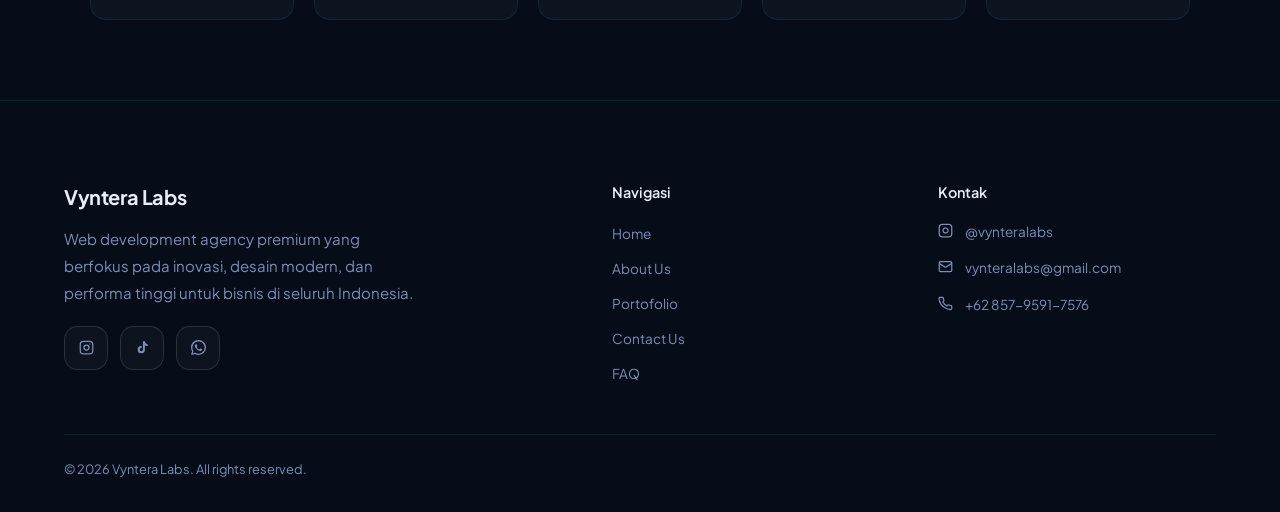
==== commit f613b6c0: "ganti icon,tambah link,benerin typo" ====
--- a/about.html
+++ b/about.html
@@ -4,7 +4,7 @@
     <meta charset="UTF-8" />
     <meta name="viewport" content="width=device-width, initial-scale=1.0" />
     <title>About Us - Vyntera Labs</title>
-
+    <link rel="stylesheet" href="https://cdn.jsdelivr.net/npm/@tabler/icons-webfont@latest/tabler-icons.min.css" />
     <!-- ═══════════════════════════════════════
         GOOGLE FONTS
         Font utama: Plus Jakarta Sans
@@ -120,16 +120,7 @@
              Setelah isi src, hapus 'display:none' pada tag img -->
         <div class="story-visual fade-up">
           <!-- Foto asli — isi src dan hapus display:none -->
-          <img src="images/story-photo.jpg" alt="Foto Tim Vyntera Labs" />
-
-          <!-- Placeholder (akan hilang otomatis saat foto dimuat) -->
-          <div class="img-placeholder">
-            <span>🖼️</span>
-            <p>Ganti dengan foto tim / kantor</p>
-            <p style="font-size: 0.75rem; opacity: 0.6">
-              Ukuran ideal: 800 × 600px
-            </p>
-          </div>
+          <img src="image/logo.svg" alt="Foto Tim Vyntera Labs" />
         </div>
       </div>
     </section>
@@ -176,36 +167,45 @@
     ════════════════════════════════════════ -->
     <section class="vision-section">
       <div class="vision-grid">
-        <!-- Card Visi -->
-        <div class="vision-card fade-up">
-          <div class="card-glow"></div>
-          <div class="vision-icon">👁️</div>
-          <h3>Visi Kami</h3>
-          <p>
-            Menjadi standar baru dalam pengembangan perangkat lunak modern, di
-            mana keunggulan teknis bertemu dampak nyata bagi bisnis global.
-          </p>
-        </div>
-
-        <!-- Card Misi -->
-        <div class="vision-card fade-up">
-          <div class="card-glow"></div>
-          <div class="vision-icon">🚀</div>
-          <h3>Misi Kami</h3>
-          <ul class="mission-list">
-            <li>Menghasilkan kode berkualitas tinggi yang mudah dipelihara.</li>
-            <li>
-              Memprioritaskan pengalaman pengguna dalam setiap baris logika.
-            </li>
-            <li>
-              Mendorong inovasi berkelanjutan melalui riset dan eksperimentasi.
-            </li>
-            <li>
-              Membangun kemitraan strategis yang transparan dan kolaboratif.
-            </li>
-          </ul>
-        </div>
-      </div>
+       <!-- Card Visi -->
+<div class="vision-card fade-up">
+  <div class="card-glow"></div>
+  <div class="vision-icon">
+    <i class="ti ti-telescope" aria-hidden="true"></i>
+  </div>
+  <h3>Visi Kami</h3>
+  <p>
+    Menjadi standar baru dalam pengembangan perangkat lunak modern, di
+    mana keunggulan teknis bertemu dampak nyata bagi bisnis global.
+  </p>
+</div>
+
+<!-- Card Misi -->
+<div class="vision-card fade-up">
+  <div class="card-glow"></div>
+  <div class="vision-icon">
+    <i class="ti ti-flag-2" aria-hidden="true"></i>
+  </div>
+  <h3>Misi Kami</h3>
+  <ul class="mission-list">
+    <li>
+      <i class="ti ti-code" aria-hidden="true"></i>
+      Menghasilkan kode berkualitas tinggi yang mudah dipelihara.
+    </li>
+    <li>
+      <i class="ti ti-users" aria-hidden="true"></i>
+      Memprioritaskan pengalaman pengguna dalam setiap baris logika.
+    </li>
+    <li>
+      <i class="ti ti-bulb" aria-hidden="true"></i>
+      Mendorong inovasi berkelanjutan melalui riset dan eksperimentasi.
+    </li>
+    <li>
+      <i class="ti ti-handshake" aria-hidden="true"></i>
+      Membangun kemitraan strategis yang transparan dan kolaboratif.
+    </li>
+  </ul>
+  </div>
     </section>
 
     <!-- ═══════════════════════════════════════
@@ -585,7 +585,37 @@
 
         counterObserver.observe(statsSection);
       }
+
+        // Fade IN saat halaman selesai load
+    window.addEventListener("load", () => {
+    document.body.classList.add("page-loaded");
+    });
+
+    // Fade OUT saat klik link ke halaman lain
+    document.querySelectorAll("a[href]").forEach((link) => {
+    const href = link.getAttribute("href");
+
+    // Hanya link internal (bukan #, mailto, http)
+    const isInternal =
+        href &&
+        !href.startsWith("http") &&
+        !href.startsWith("mailto") &&
+        !href.startsWith("tel") &&
+        !href.startsWith("#");
+
+    if (isInternal) {
+        link.addEventListener("click", (e) => {
+        e.preventDefault();
+        document.body.classList.remove("page-loaded");
+        document.body.classList.add("page-leaving");
+
+        // Tunggu animasi 400ms selesai baru pindah
+        setTimeout(() => {
+            window.location.href = href;
+        }, 400);
+        });
+    }
+    });
     </script>
-    <script src="script.js"></script>
   </body>
 </html>
--- a/Style/about.css
+++ b/Style/about.css
@@ -83,15 +83,38 @@
  }
 
  .nav-links a {
+     position: relative;
+     display: inline-flex;
+     padding: 0.2rem 0;
      color: var(--muted);
      text-decoration: none;
      font-size: 0.9rem;
      transition: color 0.2s;
  }
 
+ .nav-links a::after {
+     content: "";
+     position: absolute;
+     left: 50%;
+     bottom: -0.35rem;
+     width: 100%;
+     height: 2px;
+     border-radius: 999px;
+     background: var(--accent);
+     box-shadow: 0 0 10px rgba(0, 200, 255, 0.45);
+     transform: translateX(-50%) scaleX(0);
+     transform-origin: center;
+     transition: transform 0.35s cubic-bezier(0.34, 1.56, 0.64, 1);
+ }
+
  .nav-links a:hover,
  .nav-links a.active {
      color: var(--text);
+ }
+
+ .nav-links a:hover::after,
+ .nav-links a.active::after {
+     transform: translateX(-50%) scaleX(1);
  }
 
  /* Tombol CTA navbar */
@@ -400,7 +423,7 @@
      width: 100%;
      height: 100%;
      object-fit: cover;
-     display: none;
+     
      /* Hapus 'display:none' setelah isi src foto */
  }
 
